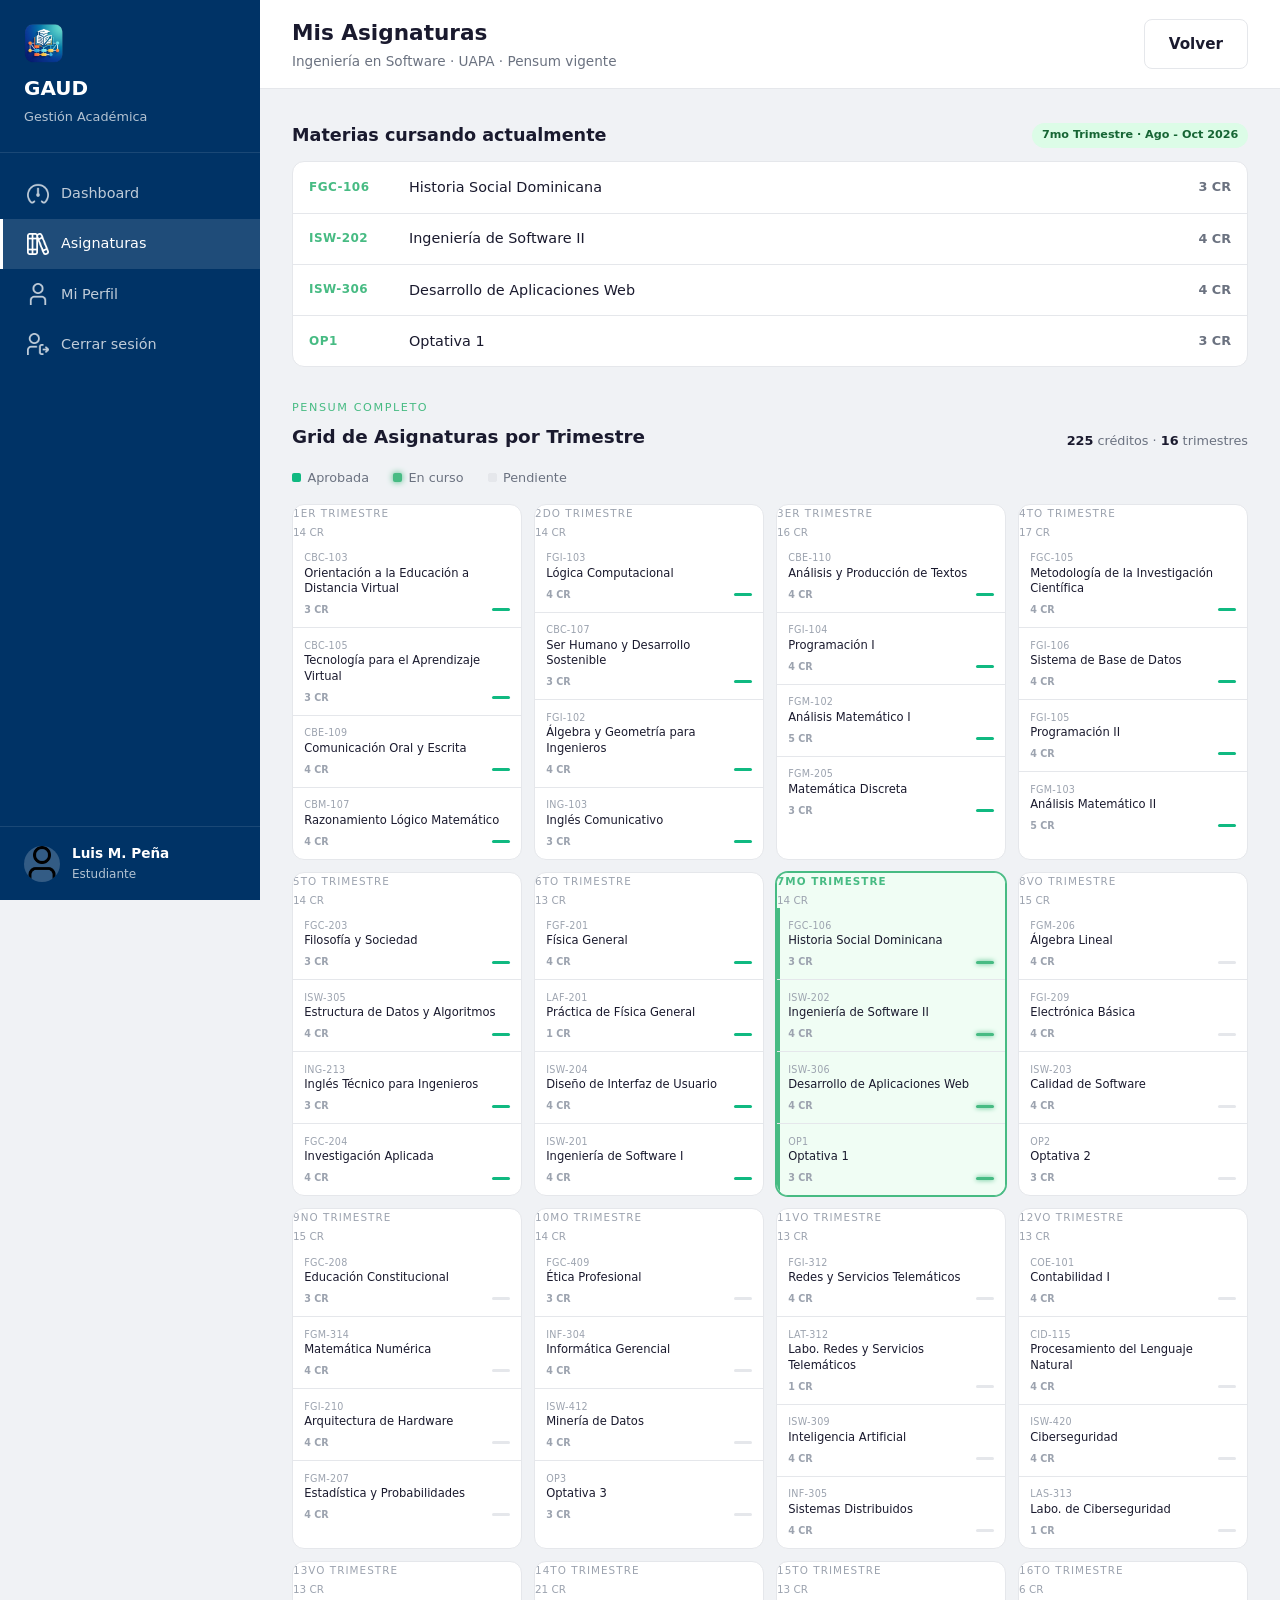
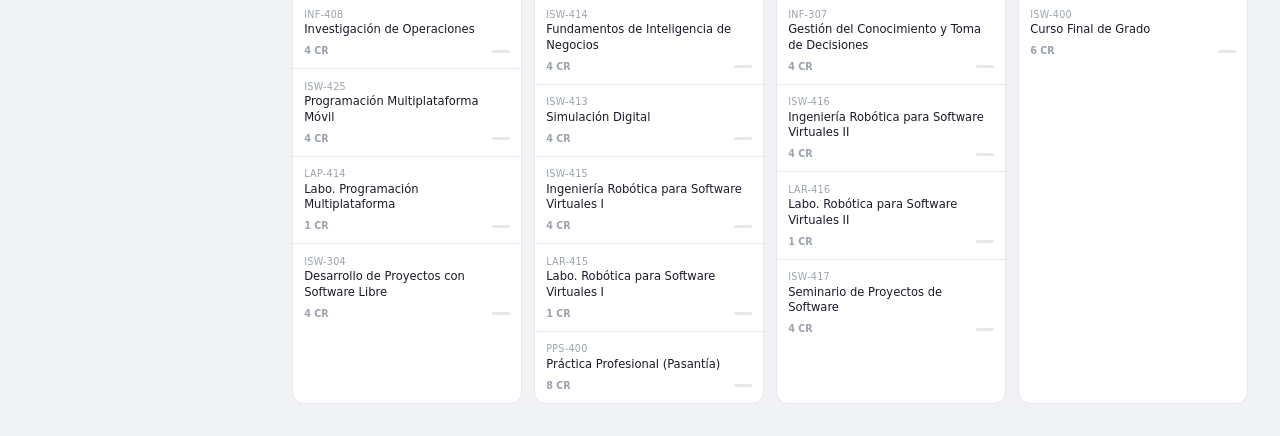
==== asignaturas.html @ 88de5080 "Fase 1 Maquetación completada" ====
<!DOCTYPE html>
<html lang="es">
<head>
  <meta charset="UTF-8">
  <meta name="viewport" content="width=device-width, initial-scale=1.0">
  <title>Asignaturas — GAUD</title>
  <link rel="icon" href="icon/icon-web.png" type="image/png">
  <link rel="stylesheet" href="css/styles.css">
</head>
<body>
  <div class="app-layout">

    <!-- Sidebar -->
    <aside class="sidebar">
      <div class="sidebar-header">
        <div class="logo-img">
          <img src="icon/icon-web.png" alt="GAUD">
        </div>
        <h2>GAUD</h2>
        <p>Gestión Académica</p>
      </div>

      <nav class="sidebar-nav">
        <a href="dashboard-tommisan.html">
          <span class="nav-icon"><img src="icon/tachometer-average.png" alt=""></span> Dashboard
        </a>
        <a href="asignaturas.html" class="active">
          <span class="nav-icon"><img src="icon/books.png" alt=""></span> Asignaturas
        </a>
        <a href="perfil.html">
          <span class="nav-icon"><img src="icon/user.png" alt=""></span> Mi Perfil
        </a>
        <a href="index.html">
          <span class="nav-icon"><img src="icon/user-logout.png" alt=""></span> Cerrar sesión
        </a>
      </nav>

      <div class="sidebar-footer">
        <div class="user-mini">
          <div class="user-avatar">
            <img src="icon/user.png" alt="">
          </div>
          <div class="user-info">
            <div class="user-name">Luis M. Peña</div>
            <div class="user-role">Estudiante</div>
          </div>
        </div>
      </div>
    </aside>

    <!-- Main Content -->
    <main class="main-content">
      <header class="topbar">
        <div class="topbar-title">
          <h1>Mis Asignaturas</h1>
          <p>Ingeniería en Software · UAPA · Pensum vigente</p>
        </div>
        <div class="topbar-actions">
          <a href="dashboard-tommisan.html" class="btn btn-outline">Volver</a>
        </div>
      </header>

      <div class="page-content">

        <!-- ===== MATERIAS ACTUALES ===== -->
        <div class="current-section">
          <div class="section-title">
            <span>Materias cursando actualmente</span>
            <span class="period-badge">7mo Trimestre · Ago - Oct 2026</span>
          </div>
          <div class="current-list">
            <div class="current-item">
              <span class="item-code">FGC-106</span>
              <span class="item-name">Historia Social Dominicana</span>
              <span class="item-credits">3 CR</span>
            </div>
            <div class="current-item">
              <span class="item-code">ISW-202</span>
              <span class="item-name">Ingeniería de Software II</span>
              <span class="item-credits">4 CR</span>
            </div>
            <div class="current-item">
              <span class="item-code">ISW-306</span>
              <span class="item-name">Desarrollo de Aplicaciones Web</span>
              <span class="item-credits">4 CR</span>
            </div>
            <div class="current-item">
              <span class="item-code">OP1</span>
              <span class="item-name">Optativa 1</span>
              <span class="item-credits">3 CR</span>
            </div>
          </div>
        </div>

        <!-- ===== PENSUM COMPLETO ===== -->
        <div class="pensum-header">
          <div>
            <p class="eyebrow">Pensum completo</p>
            <h2>Grid de Asignaturas por Trimestre</h2>
          </div>
          <div class="pensum-meta">
            <div><strong>225</strong> créditos · <strong>16</strong> trimestres</div>
          </div>
        </div>

        <div class="legend">
          <span><i class="dot dot-approved"></i> Aprobada</span>
          <span><i class="dot dot-current"></i> En curso</span>
          <span><i class="dot dot-pending"></i> Pendiente</span>
        </div>

        <div class="pensum-scroll">
          <div class="pensum-grid">

            <!-- 1er Trimestre -->
            <div class="term">
              <div class="term-head">
                <div class="term-num">1er Trimestre</div>
                <div class="term-credits">14 CR</div>
              </div>
              <div class="course status-approved">
                <div class="course-code">CBC-103</div>
                <p class="course-name">Orientación a la Educación a Distancia Virtual</p>
                <div class="course-foot"><span class="credits">3 CR</span><span class="status-bar"></span></div>
              </div>
              <div class="course status-approved">
                <div class="course-code">CBC-105</div>
                <p class="course-name">Tecnología para el Aprendizaje Virtual</p>
                <div class="course-foot"><span class="credits">3 CR</span><span class="status-bar"></span></div>
              </div>
              <div class="course status-approved">
                <div class="course-code">CBE-109</div>
                <p class="course-name">Comunicación Oral y Escrita</p>
                <div class="course-foot"><span class="credits">4 CR</span><span class="status-bar"></span></div>
              </div>
              <div class="course status-approved">
                <div class="course-code">CBM-107</div>
                <p class="course-name">Razonamiento Lógico Matemático</p>
                <div class="course-foot"><span class="credits">4 CR</span><span class="status-bar"></span></div>
              </div>
            </div>

            <!-- 2do Trimestre -->
            <div class="term">
              <div class="term-head">
                <div class="term-num">2do Trimestre</div>
                <div class="term-credits">14 CR</div>
              </div>
              <div class="course status-approved">
                <div class="course-code">FGI-103</div>
                <p class="course-name">Lógica Computacional</p>
                <div class="course-foot"><span class="credits">4 CR</span><span class="status-bar"></span></div>
              </div>
              <div class="course status-approved">
                <div class="course-code">CBC-107</div>
                <p class="course-name">Ser Humano y Desarrollo Sostenible</p>
                <div class="course-foot"><span class="credits">3 CR</span><span class="status-bar"></span></div>
              </div>
              <div class="course status-approved">
                <div class="course-code">FGI-102</div>
                <p class="course-name">Álgebra y Geometría para Ingenieros</p>
                <div class="course-foot"><span class="credits">4 CR</span><span class="status-bar"></span></div>
              </div>
              <div class="course status-approved">
                <div class="course-code">ING-103</div>
                <p class="course-name">Inglés Comunicativo</p>
                <div class="course-foot"><span class="credits">3 CR</span><span class="status-bar"></span></div>
              </div>
            </div>

            <!-- 3er Trimestre -->
            <div class="term">
              <div class="term-head">
                <div class="term-num">3er Trimestre</div>
                <div class="term-credits">16 CR</div>
              </div>
              <div class="course status-approved">
                <div class="course-code">CBE-110</div>
                <p class="course-name">Análisis y Producción de Textos</p>
                <div class="course-foot"><span class="credits">4 CR</span><span class="status-bar"></span></div>
              </div>
              <div class="course status-approved">
                <div class="course-code">FGI-104</div>
                <p class="course-name">Programación I</p>
                <div class="course-foot"><span class="credits">4 CR</span><span class="status-bar"></span></div>
              </div>
              <div class="course status-approved">
                <div class="course-code">FGM-102</div>
                <p class="course-name">Análisis Matemático I</p>
                <div class="course-foot"><span class="credits">5 CR</span><span class="status-bar"></span></div>
              </div>
              <div class="course status-approved">
                <div class="course-code">FGM-205</div>
                <p class="course-name">Matemática Discreta</p>
                <div class="course-foot"><span class="credits">3 CR</span><span class="status-bar"></span></div>
              </div>
            </div>

            <!-- 4to Trimestre -->
            <div class="term">
              <div class="term-head">
                <div class="term-num">4to Trimestre</div>
                <div class="term-credits">17 CR</div>
              </div>
              <div class="course status-approved">
                <div class="course-code">FGC-105</div>
                <p class="course-name">Metodología de la Investigación Científica</p>
                <div class="course-foot"><span class="credits">4 CR</span><span class="status-bar"></span></div>
              </div>
              <div class="course status-approved">
                <div class="course-code">FGI-106</div>
                <p class="course-name">Sistema de Base de Datos</p>
                <div class="course-foot"><span class="credits">4 CR</span><span class="status-bar"></span></div>
              </div>
              <div class="course status-approved">
                <div class="course-code">FGI-105</div>
                <p class="course-name">Programación II</p>
                <div class="course-foot"><span class="credits">4 CR</span><span class="status-bar"></span></div>
              </div>
              <div class="course status-approved">
                <div class="course-code">FGM-103</div>
                <p class="course-name">Análisis Matemático II</p>
                <div class="course-foot"><span class="credits">5 CR</span><span class="status-bar"></span></div>
              </div>
            </div>

            <!-- 5to Trimestre -->
            <div class="term">
              <div class="term-head">
                <div class="term-num">5to Trimestre</div>
                <div class="term-credits">14 CR</div>
              </div>
              <div class="course status-approved">
                <div class="course-code">FGC-203</div>
                <p class="course-name">Filosofía y Sociedad</p>
                <div class="course-foot"><span class="credits">3 CR</span><span class="status-bar"></span></div>
              </div>
              <div class="course status-approved">
                <div class="course-code">ISW-305</div>
                <p class="course-name">Estructura de Datos y Algoritmos</p>
                <div class="course-foot"><span class="credits">4 CR</span><span class="status-bar"></span></div>
              </div>
              <div class="course status-approved">
                <div class="course-code">ING-213</div>
                <p class="course-name">Inglés Técnico para Ingenieros</p>
                <div class="course-foot"><span class="credits">3 CR</span><span class="status-bar"></span></div>
              </div>
              <div class="course status-approved">
                <div class="course-code">FGC-204</div>
                <p class="course-name">Investigación Aplicada</p>
                <div class="course-foot"><span class="credits">4 CR</span><span class="status-bar"></span></div>
              </div>
            </div>

            <!-- 6to Trimestre -->
            <div class="term">
              <div class="term-head">
                <div class="term-num">6to Trimestre</div>
                <div class="term-credits">13 CR</div>
              </div>
              <div class="course status-approved">
                <div class="course-code">FGF-201</div>
                <p class="course-name">Física General</p>
                <div class="course-foot"><span class="credits">4 CR</span><span class="status-bar"></span></div>
              </div>
              <div class="course status-approved">
                <div class="course-code">LAF-201</div>
                <p class="course-name">Práctica de Física General</p>
                <div class="course-foot"><span class="credits">1 CR</span><span class="status-bar"></span></div>
              </div>
              <div class="course status-approved">
                <div class="course-code">ISW-204</div>
                <p class="course-name">Diseño de Interfaz de Usuario</p>
                <div class="course-foot"><span class="credits">4 CR</span><span class="status-bar"></span></div>
              </div>
              <div class="course status-approved">
                <div class="course-code">ISW-201</div>
                <p class="course-name">Ingeniería de Software I</p>
                <div class="course-foot"><span class="credits">4 CR</span><span class="status-bar"></span></div>
              </div>
            </div>

            <!-- 7mo Trimestre (CURRENT) -->
            <div class="term term-current">
              <div class="term-head">
                <div class="term-num">7mo Trimestre</div>
                <div class="term-credits">14 CR</div>
              </div>
              <div class="course status-current">
                <div class="course-code">FGC-106</div>
                <p class="course-name">Historia Social Dominicana</p>
                <div class="course-foot"><span class="credits">3 CR</span><span class="status-bar"></span></div>
              </div>
              <div class="course status-current">
                <div class="course-code">ISW-202</div>
                <p class="course-name">Ingeniería de Software II</p>
                <div class="course-foot"><span class="credits">4 CR</span><span class="status-bar"></span></div>
              </div>
              <div class="course status-current">
                <div class="course-code">ISW-306</div>
                <p class="course-name">Desarrollo de Aplicaciones Web</p>
                <div class="course-foot"><span class="credits">4 CR</span><span class="status-bar"></span></div>
              </div>
              <div class="course status-current">
                <div class="course-code">OP1</div>
                <p class="course-name">Optativa 1</p>
                <div class="course-foot"><span class="credits">3 CR</span><span class="status-bar"></span></div>
              </div>
            </div>

            <!-- 8vo Trimestre -->
            <div class="term">
              <div class="term-head">
                <div class="term-num">8vo Trimestre</div>
                <div class="term-credits">15 CR</div>
              </div>
              <div class="course status-pending">
                <div class="course-code">FGM-206</div>
                <p class="course-name">Álgebra Lineal</p>
                <div class="course-foot"><span class="credits">4 CR</span><span class="status-bar"></span></div>
              </div>
              <div class="course status-pending">
                <div class="course-code">FGI-209</div>
                <p class="course-name">Electrónica Básica</p>
                <div class="course-foot"><span class="credits">4 CR</span><span class="status-bar"></span></div>
              </div>
              <div class="course status-pending">
                <div class="course-code">ISW-203</div>
                <p class="course-name">Calidad de Software</p>
                <div class="course-foot"><span class="credits">4 CR</span><span class="status-bar"></span></div>
              </div>
              <div class="course status-pending">
                <div class="course-code">OP2</div>
                <p class="course-name">Optativa 2</p>
                <div class="course-foot"><span class="credits">3 CR</span><span class="status-bar"></span></div>
              </div>
            </div>

            <!-- 9no Trimestre -->
            <div class="term">
              <div class="term-head">
                <div class="term-num">9no Trimestre</div>
                <div class="term-credits">15 CR</div>
              </div>
              <div class="course status-pending">
                <div class="course-code">FGC-208</div>
                <p class="course-name">Educación Constitucional</p>
                <div class="course-foot"><span class="credits">3 CR</span><span class="status-bar"></span></div>
              </div>
              <div class="course status-pending">
                <div class="course-code">FGM-314</div>
                <p class="course-name">Matemática Numérica</p>
                <div class="course-foot"><span class="credits">4 CR</span><span class="status-bar"></span></div>
              </div>
              <div class="course status-pending">
                <div class="course-code">FGI-210</div>
                <p class="course-name">Arquitectura de Hardware</p>
                <div class="course-foot"><span class="credits">4 CR</span><span class="status-bar"></span></div>
              </div>
              <div class="course status-pending">
                <div class="course-code">FGM-207</div>
                <p class="course-name">Estadística y Probabilidades</p>
                <div class="course-foot"><span class="credits">4 CR</span><span class="status-bar"></span></div>
              </div>
            </div>

            <!-- 10mo Trimestre -->
            <div class="term">
              <div class="term-head">
                <div class="term-num">10mo Trimestre</div>
                <div class="term-credits">14 CR</div>
              </div>
              <div class="course status-pending">
                <div class="course-code">FGC-409</div>
                <p class="course-name">Ética Profesional</p>
                <div class="course-foot"><span class="credits">3 CR</span><span class="status-bar"></span></div>
              </div>
              <div class="course status-pending">
                <div class="course-code">INF-304</div>
                <p class="course-name">Informática Gerencial</p>
                <div class="course-foot"><span class="credits">4 CR</span><span class="status-bar"></span></div>
              </div>
              <div class="course status-pending">
                <div class="course-code">ISW-412</div>
                <p class="course-name">Minería de Datos</p>
                <div class="course-foot"><span class="credits">4 CR</span><span class="status-bar"></span></div>
              </div>
              <div class="course status-pending">
                <div class="course-code">OP3</div>
                <p class="course-name">Optativa 3</p>
                <div class="course-foot"><span class="credits">3 CR</span><span class="status-bar"></span></div>
              </div>
            </div>

            <!-- 11vo Trimestre -->
            <div class="term">
              <div class="term-head">
                <div class="term-num">11vo Trimestre</div>
                <div class="term-credits">13 CR</div>
              </div>
              <div class="course status-pending">
                <div class="course-code">FGI-312</div>
                <p class="course-name">Redes y Servicios Telemáticos</p>
                <div class="course-foot"><span class="credits">4 CR</span><span class="status-bar"></span></div>
              </div>
              <div class="course status-pending">
                <div class="course-code">LAT-312</div>
                <p class="course-name">Labo. Redes y Servicios Telemáticos</p>
                <div class="course-foot"><span class="credits">1 CR</span><span class="status-bar"></span></div>
              </div>
              <div class="course status-pending">
                <div class="course-code">ISW-309</div>
                <p class="course-name">Inteligencia Artificial</p>
                <div class="course-foot"><span class="credits">4 CR</span><span class="status-bar"></span></div>
              </div>
              <div class="course status-pending">
                <div class="course-code">INF-305</div>
                <p class="course-name">Sistemas Distribuidos</p>
                <div class="course-foot"><span class="credits">4 CR</span><span class="status-bar"></span></div>
              </div>
            </div>

            <!-- 12vo Trimestre -->
            <div class="term">
              <div class="term-head">
                <div class="term-num">12vo Trimestre</div>
                <div class="term-credits">13 CR</div>
              </div>
              <div class="course status-pending">
                <div class="course-code">COE-101</div>
                <p class="course-name">Contabilidad I</p>
                <div class="course-foot"><span class="credits">4 CR</span><span class="status-bar"></span></div>
              </div>
              <div class="course status-pending">
                <div class="course-code">CID-115</div>
                <p class="course-name">Procesamiento del Lenguaje Natural</p>
                <div class="course-foot"><span class="credits">4 CR</span><span class="status-bar"></span></div>
              </div>
              <div class="course status-pending">
                <div class="course-code">ISW-420</div>
                <p class="course-name">Ciberseguridad</p>
                <div class="course-foot"><span class="credits">4 CR</span><span class="status-bar"></span></div>
              </div>
              <div class="course status-pending">
                <div class="course-code">LAS-313</div>
                <p class="course-name">Labo. de Ciberseguridad</p>
                <div class="course-foot"><span class="credits">1 CR</span><span class="status-bar"></span></div>
              </div>
            </div>

            <!-- 13vo Trimestre -->
            <div class="term">
              <div class="term-head">
                <div class="term-num">13vo Trimestre</div>
                <div class="term-credits">13 CR</div>
              </div>
              <div class="course status-pending">
                <div class="course-code">INF-408</div>
                <p class="course-name">Investigación de Operaciones</p>
                <div class="course-foot"><span class="credits">4 CR</span><span class="status-bar"></span></div>
              </div>
              <div class="course status-pending">
                <div class="course-code">ISW-425</div>
                <p class="course-name">Programación Multiplataforma Móvil</p>
                <div class="course-foot"><span class="credits">4 CR</span><span class="status-bar"></span></div>
              </div>
              <div class="course status-pending">
                <div class="course-code">LAP-414</div>
                <p class="course-name">Labo. Programación Multiplataforma</p>
                <div class="course-foot"><span class="credits">1 CR</span><span class="status-bar"></span></div>
              </div>
              <div class="course status-pending">
                <div class="course-code">ISW-304</div>
                <p class="course-name">Desarrollo de Proyectos con Software Libre</p>
                <div class="course-foot"><span class="credits">4 CR</span><span class="status-bar"></span></div>
              </div>
            </div>

            <!-- 14to Trimestre -->
            <div class="term">
              <div class="term-head">
                <div class="term-num">14to Trimestre</div>
                <div class="term-credits">21 CR</div>
              </div>
              <div class="course status-pending">
                <div class="course-code">ISW-414</div>
                <p class="course-name">Fundamentos de Inteligencia de Negocios</p>
                <div class="course-foot"><span class="credits">4 CR</span><span class="status-bar"></span></div>
              </div>
              <div class="course status-pending">
                <div class="course-code">ISW-413</div>
                <p class="course-name">Simulación Digital</p>
                <div class="course-foot"><span class="credits">4 CR</span><span class="status-bar"></span></div>
              </div>
              <div class="course status-pending">
                <div class="course-code">ISW-415</div>
                <p class="course-name">Ingeniería Robótica para Software Virtuales I</p>
                <div class="course-foot"><span class="credits">4 CR</span><span class="status-bar"></span></div>
              </div>
              <div class="course status-pending">
                <div class="course-code">LAR-415</div>
                <p class="course-name">Labo. Robótica para Software Virtuales I</p>
                <div class="course-foot"><span class="credits">1 CR</span><span class="status-bar"></span></div>
              </div>
              <div class="course status-pending">
                <div class="course-code">PPS-400</div>
                <p class="course-name">Práctica Profesional (Pasantía)</p>
                <div class="course-foot"><span class="credits">8 CR</span><span class="status-bar"></span></div>
              </div>
            </div>

            <!-- 15to Trimestre -->
            <div class="term">
              <div class="term-head">
                <div class="term-num">15to Trimestre</div>
                <div class="term-credits">13 CR</div>
              </div>
              <div class="course status-pending">
                <div class="course-code">INF-307</div>
                <p class="course-name">Gestión del Conocimiento y Toma de Decisiones</p>
                <div class="course-foot"><span class="credits">4 CR</span><span class="status-bar"></span></div>
              </div>
              <div class="course status-pending">
                <div class="course-code">ISW-416</div>
                <p class="course-name">Ingeniería Robótica para Software Virtuales II</p>
                <div class="course-foot"><span class="credits">4 CR</span><span class="status-bar"></span></div>
              </div>
              <div class="course status-pending">
                <div class="course-code">LAR-416</div>
                <p class="course-name">Labo. Robótica para Software Virtuales II</p>
                <div class="course-foot"><span class="credits">1 CR</span><span class="status-bar"></span></div>
              </div>
              <div class="course status-pending">
                <div class="course-code">ISW-417</div>
                <p class="course-name">Seminario de Proyectos de Software</p>
                <div class="course-foot"><span class="credits">4 CR</span><span class="status-bar"></span></div>
              </div>
            </div>

            <!-- 16to Trimestre -->
            <div class="term">
              <div class="term-head">
                <div class="term-num">16to Trimestre</div>
                <div class="term-credits">6 CR</div>
              </div>
              <div class="course status-pending">
                <div class="course-code">ISW-400</div>
                <p class="course-name">Curso Final de Grado</p>
                <div class="course-foot"><span class="credits">6 CR</span><span class="status-bar"></span></div>
              </div>
            </div>

          </div>
        </div>

      </div>
    </main>
  </div>
</body>
</html>
---- css/styles.css ----
:root {
  --primary: #003366;
  --primary-light: #004a99;
  --primary-dark: #002244;
  --secondary: #47BB83;
  --accent: #0066cc;
  --bg: #f0f2f5;
  --bg-card: #ffffff;
  --text: #1a1a2e;
  --text-secondary: #6b7280;
  --text-muted: #9ca3af;
  --border: #e5e7eb;
  --success: #10b981;
  --warning: #f59e0b;
  --danger: #ef4444;
  --radius: 12px;
  --radius-sm: 8px;
  --shadow: 0 1px 3px rgba(0,0,0,0.08), 0 1px 2px rgba(0,0,0,0.06);
  --shadow-md: 0 4px 6px rgba(0,0,0,0.07), 0 2px 4px rgba(0,0,0,0.06);
  --shadow-lg: 0 10px 15px rgba(0,0,0,0.07), 0 4px 6px rgba(0,0,0,0.05);
  --transition: all 0.3s ease;
}

* {
  margin: 0;
  padding: 0;
  box-sizing: border-box;
}

body {
  font-family: 'Segoe UI', system-ui, -apple-system, sans-serif;
  background: var(--bg);
  color: var(--text);
  line-height: 1.6;
  min-height: 100vh;
  overflow-x: hidden;
}

a {
  text-decoration: none;
  color: inherit;
}

/* ===== AUTH PAGES (Login/Register) ===== */
.auth-container {
  min-height: 100vh;
  display: flex;
  align-items: center;
  justify-content: center;
  background: linear-gradient(135deg, var(--primary) 0%, var(--primary-dark) 100%);
  padding: 2rem;
}

.auth-card {
  background: var(--bg-card);
  border-radius: var(--radius);
  box-shadow: var(--shadow-lg);
  width: 100%;
  max-width: 440px;
  padding: 2.5rem;
}

.auth-logo {
  text-align: center;
  margin-bottom: 2rem;
}

.auth-logo h1 {
  font-size: 1.75rem;
  color: var(--primary);
  font-weight: 700;
}

.auth-logo p {
  color: var(--text-secondary);
  font-size: 0.9rem;
  margin-top: 0.25rem;
}

.auth-logo .logo-icon {
  width: 64px;
  height: 64px;
  background: var(--primary);
  color: white;
  border-radius: 16px;
  display: inline-flex;
  align-items: center;
  justify-content: center;
  margin-bottom: 1rem;
  overflow: hidden;
  padding: 8px;
}

.auth-logo .logo-icon img {
  max-width: 100%;
  max-height: 100%;
  object-fit: contain;
}

.form-group {
  margin-bottom: 1.25rem;
}

.form-group label {
  display: block;
  font-size: 0.875rem;
  font-weight: 600;
  margin-bottom: 0.4rem;
  color: var(--text);
}

.form-group input,
.form-group select,
.form-group textarea {
  width: 100%;
  padding: 0.75rem 1rem;
  border: 1.5px solid var(--border);
  border-radius: var(--radius-sm);
  font-size: 0.95rem;
  transition: var(--transition);
  background: var(--bg-card);
  color: var(--text);
}

.form-group input:focus,
.form-group select:focus,
.form-group textarea:focus {
  outline: none;
  border-color: var(--primary);
  box-shadow: 0 0 0 3px rgba(0, 51, 102, 0.1);
}

.form-row {
  display: grid;
  grid-template-columns: 1fr 1fr;
  gap: 1rem;
}

.btn {
  display: inline-flex;
  align-items: center;
  justify-content: center;
  gap: 0.5rem;
  padding: 0.75rem 1.5rem;
  border-radius: var(--radius-sm);
  font-size: 0.95rem;
  font-weight: 600;
  cursor: pointer;
  transition: var(--transition);
  border: none;
  text-align: center;
}

.btn-primary {
  background: var(--primary);
  color: white;
  width: 100%;
}

.btn-primary:hover {
  background: var(--primary-light);
  transform: translateY(-1px);
  box-shadow: var(--shadow-md);
}

.btn-outline {
  background: transparent;
  border: 1.5px solid var(--border);
  color: var(--text);
}

.btn-outline:hover {
  border-color: var(--primary);
  color: var(--primary);
}

.auth-footer {
  text-align: center;
  margin-top: 1.5rem;
  font-size: 0.9rem;
  color: var(--text-secondary);
}

.auth-footer a {
  color: var(--primary);
  font-weight: 600;
}

.auth-footer a:hover {
  text-decoration: underline;
}

.form-options {
  display: flex;
  justify-content: space-between;
  align-items: center;
  margin-bottom: 1.5rem;
  font-size: 0.85rem;
}

.form-options label {
  display: flex;
  align-items: center;
  gap: 0.4rem;
  color: var(--text-secondary);
  cursor: pointer;
}

.form-options a {
  color: var(--primary);
  font-weight: 500;
}

/* ===== LAYOUT (Dashboard) ===== */
.app-layout {
  display: flex;
  min-height: 100vh;
}

/* Sidebar */
.sidebar {
  width: 260px;
  background: var(--primary);
  color: white;
  display: flex;
  flex-direction: column;
  position: fixed;
  top: 0;
  left: 0;
  bottom: 0;
  z-index: 100;
  transition: var(--transition);
}

.sidebar-header {
  padding: 1.5rem;
  border-bottom: 1px solid rgba(255,255,255,0.1);
}

.sidebar-header h2 {
  font-size: 1.25rem;
  font-weight: 700;
}

.sidebar-header p {
  font-size: 0.8rem;
  opacity: 0.7;
  margin-top: 0.2rem;
}

.sidebar-nav {
  flex: 1;
  padding: 1rem 0;
}

.sidebar-nav a {
  display: flex;
  align-items: center;
  gap: 0.75rem;
  padding: 0.85rem 1.5rem;
  color: rgba(255,255,255,0.75);
  font-size: 0.9rem;
  font-weight: 500;
  transition: var(--transition);
  border-left: 3px solid transparent;
}

.sidebar-nav a:hover {
  background: rgba(255,255,255,0.08);
  color: white;
}

.sidebar-nav a.active {
  background: rgba(255,255,255,0.12);
  color: white;
  border-left-color: white;
}

.sidebar-nav .nav-icon {
  width: 22px;
  height: 22px;
  flex-shrink: 0;
}

.sidebar-nav .nav-icon img {
  width: 100%;
  height: 100%;
  object-fit: contain;
  opacity: 0.75;
  transition: var(--transition);
  filter: brightness(0) invert(1);
}

.sidebar-nav a:hover .nav-icon img,
.sidebar-nav a.active .nav-icon img {
  opacity: 1;
  filter: brightness(0) invert(1);
}

.sidebar-header .logo-img {
  width: 40px;
  height: 40px;
  margin-bottom: 0.5rem;
}

.sidebar-header .logo-img img {
  max-width: 100%;
  max-height: 100%;
  object-fit: contain;
}

.sidebar-footer {
  padding: 1rem 1.5rem;
  border-top: 1px solid rgba(255,255,255,0.1);
}

.sidebar-footer .user-mini {
  display: flex;
  align-items: center;
  gap: 0.75rem;
}

.sidebar-footer .user-avatar {
  width: 36px;
  height: 36px;
  border-radius: 50%;
  background: rgba(255,255,255,0.2);
  display: flex;
  align-items: center;
  justify-content: center;
  font-weight: 600;
  font-size: 0.85rem;
  overflow: hidden;
}

.sidebar-footer .user-avatar img {
  max-width: 100%;
  max-height: 100%;
  object-fit: contain;
}

.sidebar-footer .user-info {
  flex: 1;
}

.sidebar-footer .user-name {
  font-size: 0.85rem;
  font-weight: 600;
}

.sidebar-footer .user-role {
  font-size: 0.75rem;
  opacity: 0.7;
}

/* Main Content */
.main-content {
  flex: 1;
  margin-left: 260px;
  display: flex;
  flex-direction: column;
}

.topbar {
  background: var(--bg-card);
  border-bottom: 1px solid var(--border);
  padding: 1rem 2rem;
  display: flex;
  align-items: center;
  justify-content: space-between;
  position: sticky;
  top: 0;
  z-index: 50;
}

.topbar-title h1 {
  font-size: 1.35rem;
  font-weight: 700;
}

.topbar-title p {
  font-size: 0.85rem;
  color: var(--text-secondary);
}

.topbar-actions {
  display: flex;
  align-items: center;
  gap: 1rem;
}

.page-content {
  padding: 2rem;
  flex: 1;
}

/* ===== DASHBOARD ===== */
.stats-grid {
  display: grid;
  grid-template-columns: repeat(auto-fit, minmax(220px, 1fr));
  gap: 1.25rem;
  margin-bottom: 2rem;
}

.stat-card {
  background: var(--bg-card);
  border-radius: var(--radius);
  padding: 1.5rem;
  box-shadow: var(--shadow);
  border: 1px solid var(--border);
}

.stat-card .stat-icon {
  width: 48px;
  height: 48px;
  border-radius: 12px;
  display: flex;
  align-items: center;
  justify-content: center;
  font-size: 1.25rem;
  margin-bottom: 1rem;
}

.stat-card .stat-icon img {
  width: 24px;
  height: 24px;
  object-fit: contain;
}

.stat-card .stat-icon.blue { background: #eff6ff; color: #3b82f6; }
.stat-card .stat-icon.green { background: #f0fdf4; color: #22c55e; }
.stat-card .stat-icon.orange { background: #fff7ed; color: #f97316; }
.stat-card .stat-icon.purple { background: #faf5ff; color: #a855f7; }

.stat-card .stat-value {
  font-size: 1.75rem;
  font-weight: 700;
  line-height: 1;
}

.stat-card .stat-label {
  font-size: 0.85rem;
  color: var(--text-secondary);
  margin-top: 0.25rem;
}

.dashboard-grid {
  display: grid;
  grid-template-columns: 2fr 1fr;
  gap: 1.5rem;
}

.card {
  background: var(--bg-card);
  border-radius: var(--radius);
  box-shadow: var(--shadow);
  border: 1px solid var(--border);
}

.card-header {
  padding: 1.25rem 1.5rem;
  border-bottom: 1px solid var(--border);
  display: flex;
  align-items: center;
  justify-content: space-between;
}

.card-header h3 {
  font-size: 1rem;
  font-weight: 600;
}

.card-body {
  padding: 1.5rem;
}

.subject-list-item {
  display: flex;
  align-items: center;
  justify-content: space-between;
  padding: 0.85rem 0;
  border-bottom: 1px solid var(--border);
}

.subject-list-item:last-child {
  border-bottom: none;
}

.subject-list-item .subject-info h4 {
  font-size: 0.9rem;
  font-weight: 600;
}

.subject-list-item .subject-info p {
  font-size: 0.8rem;
  color: var(--text-secondary);
}

.badge {
  display: inline-block;
  padding: 0.25rem 0.65rem;
  border-radius: 20px;
  font-size: 0.75rem;
  font-weight: 600;
}

.badge-success { background: #dcfce7; color: #166534; }
.badge-danger { background: #fee2e2; color: #991b1b; }
.badge-info { background: #dbeafe; color: #1e40af; }

/* ===== SUBJECTS PAGE ===== */
.current-section {
  margin-bottom: 2rem;
}

.current-section .section-title {
  font-size: 1.1rem;
  font-weight: 700;
  margin-bottom: 0.75rem;
  display: flex;
  align-items: center;
  justify-content: space-between;
  flex-wrap: wrap;
  gap: 0.5rem;
}

.current-section .section-title .period-badge {
  display: inline-block;
  padding: 0.2rem 0.6rem;
  border-radius: 20px;
  font-size: 0.7rem;
  font-weight: 600;
  background: #dcfce7;
  color: #166534;
}

/* Current subjects as vertical list */
.current-list {
  background: var(--bg-card);
  border: 1px solid var(--border);
  border-radius: var(--radius);
  overflow: hidden;
}

.current-item {
  display: grid;
  grid-template-columns: 100px 1fr 70px;
  align-items: center;
  padding: 0.85rem 1rem;
  border-bottom: 1px solid var(--border);
  transition: var(--transition);
}

.current-item:last-child {
  border-bottom: none;
}

.current-item:hover {
  background: var(--bg);
}

.item-code {
  font-size: 0.75rem;
  font-weight: 600;
  color: var(--secondary);
  letter-spacing: 0.04em;
}

.item-name {
  font-size: 0.9rem;
  font-weight: 500;
}

.item-credits {
  font-size: 0.8rem;
  font-weight: 600;
  color: var(--text-secondary);
  text-align: right;
}

.pensum-header {
  display: flex;
  justify-content: space-between;
  align-items: flex-end;
  margin-bottom: 1rem;
}

.pensum-header .eyebrow {
  font-size: 0.7rem;
  letter-spacing: 0.14em;
  text-transform: uppercase;
  color: var(--secondary);
  margin: 0 0 0.3rem;
}

.pensum-header h2 {
  font-size: 1.15rem;
  font-weight: 700;
}

.pensum-meta {
  text-align: right;
  font-size: 0.8rem;
  color: var(--text-secondary);
}

.pensum-meta strong {
  color: var(--text);
}

.legend {
  display: flex;
  gap: 1.5rem;
  font-size: 0.8rem;
  color: var(--text-secondary);
  margin-bottom: 1rem;
}

.legend span {
  display: flex;
  align-items: center;
  gap: 0.4rem;
}

.dot {
  width: 9px;
  height: 9px;
  border-radius: 2px;
  display: inline-block;
}

.dot-approved { background: var(--success); }
.dot-current { background: var(--secondary); box-shadow: 0 0 6px var(--secondary); }
.dot-pending { background: var(--border); border: 1px solid var(--border); }

.pensum-scroll {
  width: 100%;
}

.pensum-grid {
  display: grid;
  grid-template-columns: repeat(auto-fill, minmax(220px, 1fr));
  gap: 0.75rem;
}

.term {
  background: var(--bg-card);
  display: flex;
  flex-direction: column;
  border: 1px solid var(--border);
  border-radius: var(--radius);
  overflow: hidden;
  transition: var(--transition);
}

.term:hover {
  box-shadow: var(--shadow-md);
}

.term-current {
  border-color: var(--secondary);
  box-shadow: 0 0 0 1px var(--secondary);
}

.term-current .term-head {
  background: #f0fdf4;
}

.term-num {
  font-size: 0.65rem;
  letter-spacing: 0.1em;
  color: var(--text-muted);
  text-transform: uppercase;
}

.term-current .term-num {
  color: var(--secondary);
  font-weight: 700;
}

.term-credits {
  font-size: 0.65rem;
  color: var(--text-muted);
  margin-top: 0.15rem;
}

.course {
  padding: 0.6rem 0.7rem;
  border-bottom: 1px solid var(--border);
  position: relative;
  transition: var(--transition);
}

.course:last-child {
  border-bottom: none;
}

.course:hover {
  background: var(--bg);
}

.course-name {
  font-size: 0.72rem;
  line-height: 1.35;
  margin: 0 0 0.35rem;
  font-weight: 500;
}

.course-code {
  font-size: 0.6rem;
  color: var(--text-muted);
  letter-spacing: 0.03em;
}

.course-foot {
  display: flex;
  justify-content: space-between;
  align-items: center;
  margin-top: 0.3rem;
}

.credits {
  font-size: 0.6rem;
  color: var(--text-muted);
  font-weight: 600;
}

.status-bar {
  width: 18px;
  height: 3px;
  border-radius: 2px;
}

.status-approved .status-bar { background: var(--success); }
.status-current .status-bar { background: var(--secondary); box-shadow: 0 0 5px var(--secondary); }
.status-pending .status-bar { background: var(--border); }

.status-current {
  background: #f0fdf4;
}

.status-current::before {
  content: '';
  position: absolute;
  left: 0;
  top: 0;
  bottom: 0;
  width: 3px;
  background: var(--secondary);
}

/* ===== PROFILE PAGE ===== */
.profile-layout {
  max-width: 900px;
}

.profile-header-card {
  background: var(--bg-card);
  border: 1px solid var(--border);
  border-radius: var(--radius);
  padding: 2rem;
  display: flex;
  align-items: center;
  gap: 1.5rem;
  margin-bottom: 1.5rem;
  box-shadow: var(--shadow);
}

.profile-avatar {
  width: 80px;
  height: 80px;
  border-radius: 50%;
  background: var(--bg);
  overflow: hidden;
  flex-shrink: 0;
  position: relative;
  border: 3px solid var(--border);
}

.profile-avatar img {
  width: 100%;
  height: 100%;
  object-fit: contain;
  padding: 12px;
}

.avatar-edit {
  position: absolute;
  bottom: 0;
  right: 0;
  width: 28px;
  height: 28px;
  border-radius: 50%;
  background: var(--primary);
  color: white;
  border: 2px solid var(--bg-card);
  cursor: pointer;
  display: flex;
  align-items: center;
  justify-content: center;
  padding: 0;
  transition: var(--transition);
}

.avatar-edit:hover {
  background: var(--primary-light);
}

.profile-header-info h2 {
  font-size: 1.35rem;
  font-weight: 700;
  margin-bottom: 0.2rem;
}

.profile-header-info p {
  font-size: 0.9rem;
  color: var(--text-secondary);
  margin-bottom: 0.6rem;
}

.profile-badges {
  display: flex;
  gap: 0.5rem;
  flex-wrap: wrap;
}

.profile-grid {
  display: grid;
  grid-template-columns: 1fr 1fr;
  gap: 1.5rem;
  margin-bottom: 1.5rem;
}

.info-row {
  display: flex;
  justify-content: space-between;
  align-items: baseline;
  padding: 0.75rem 0;
  border-bottom: 1px solid var(--border);
}

.info-row:last-child {
  border-bottom: none;
}

.info-label {
  font-size: 0.85rem;
  color: var(--text-secondary);
  font-weight: 500;
}

.info-value {
  font-size: 0.9rem;
  font-weight: 600;
  text-align: right;
}

.progress-bar {
  height: 10px;
  background: var(--bg);
  border-radius: 99px;
  overflow: hidden;
  margin-bottom: 0.75rem;
}

.progress-fill {
  height: 100%;
  background: linear-gradient(90deg, var(--secondary), var(--success));
  border-radius: 99px;
  transition: width 0.6s ease;
}

.progress-labels {
  display: flex;
  justify-content: space-between;
  font-size: 0.8rem;
  color: var(--text-secondary);
}

/* ===== RESPONSIVE ===== */
@media (max-width: 1024px) {
  .dashboard-grid {
    grid-template-columns: 1fr;
  }
}

@media (max-width: 768px) {
  .sidebar {
    transform: translateX(-100%);
  }
  .main-content {
    margin-left: 0;
  }
  .form-row {
    grid-template-columns: 1fr;
  }
  .stats-grid {
    grid-template-columns: 1fr 1fr;
  }
  .pensum-grid {
    grid-template-columns: repeat(auto-fill, minmax(180px, 1fr));
  }
  .current-item {
    grid-template-columns: 80px 1fr 60px;
    padding: 0.7rem 0.75rem;
  }
  .pensum-header {
    flex-direction: column;
    align-items: flex-start;
    gap: 0.5rem;
  }
  .pensum-meta {
    text-align: left;
  }
  .profile-grid {
    grid-template-columns: 1fr;
  }
  .profile-header-card {
    flex-direction: column;
    text-align: center;
  }
  .profile-badges {
    justify-content: center;
  }
  .info-row {
    flex-direction: column;
    gap: 0.2rem;
  }
  .info-value {
    text-align: left;
  }
}

@media (max-width: 480px) {
  .pensum-grid {
    grid-template-columns: 1fr;
  }
  .current-item {
    grid-template-columns: 1fr;
    gap: 0.15rem;
  }
  .item-code {
    font-size: 0.7rem;
  }
  .item-credits {
    text-align: left;
  }
}
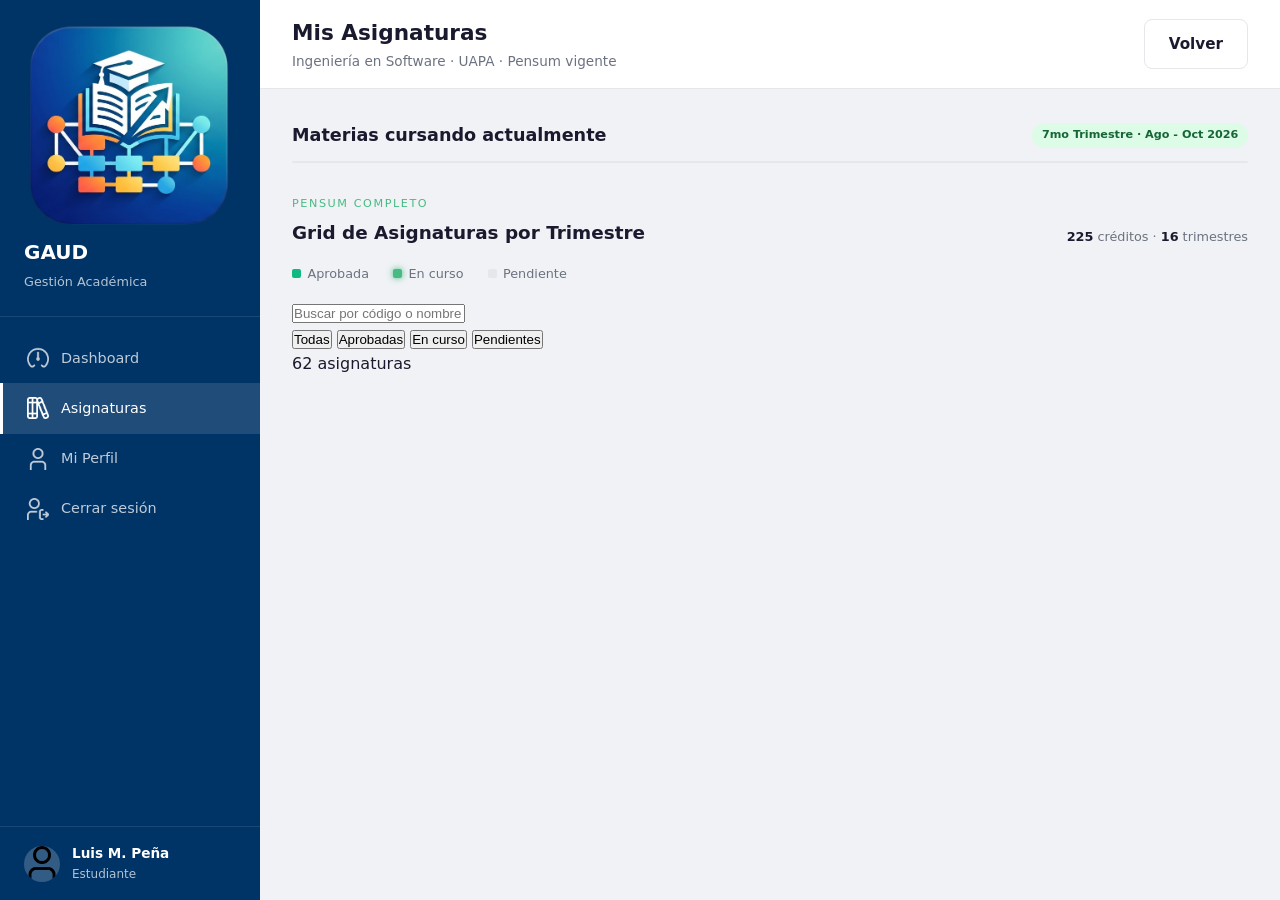
==== commit 6191d600: "Actualizacion HTMLs" ====
--- a/asignaturas.html
+++ b/asignaturas.html
@@ -1,560 +1,123 @@
 <!DOCTYPE html>
+
 <html lang="es">
 <head>
-  <meta charset="UTF-8">
-  <meta name="viewport" content="width=device-width, initial-scale=1.0">
-  <title>Asignaturas — GAUD</title>
-  <link rel="icon" href="icon/icon-web.png" type="image/png">
-  <link rel="stylesheet" href="css/styles.css">
+<meta charset="utf-8"/>
+<meta content="width=device-width, initial-scale=1.0" name="viewport"/>
+<title>Asignaturas — GAUD</title>
+<link href="icon/icon-web.png" rel="icon" type="image/png"/>
+<link href="css/styles.css" rel="stylesheet"/>
+<script defer="" src="js/datos-seed.js"></script>
+<script defer="" src="js/fechas.js"></script>
+<script defer="" src="js/validaciones.js"></script>
+<script defer="" src="js/header.js"></script>
+<script defer="" src="js/logo.js"></script>
+<script defer="" src="js/asignaturas.js"></script>
+<script defer="" src="js/terminos.js"></script>
 </head>
 <body>
-  <div class="app-layout">
-
-    <!-- Sidebar -->
-    <aside class="sidebar">
-      <div class="sidebar-header">
-        <div class="logo-img">
-          <img src="icon/icon-web.png" alt="GAUD">
-        </div>
-        <h2>GAUD</h2>
-        <p>Gestión Académica</p>
-      </div>
-
-      <nav class="sidebar-nav">
-        <a href="dashboard-tommisan.html">
-          <span class="nav-icon"><img src="icon/tachometer-average.png" alt=""></span> Dashboard
+<div class="app-layout">
+<!-- Sidebar -->
+<aside class="sidebar">
+<div class="sidebar-header">
+<a class="logo-img" href="dashboard-tommisan.html" id="logo-dashboard">
+<img alt="GAUD" src="icon/icon-web.png"/>
+</a>
+<h2>GAUD</h2>
+<p>Gestión Académica</p>
+</div>
+<nav class="sidebar-nav">
+<a href="dashboard-tommisan.html">
+<span class="nav-icon"><img alt="" src="icon/tachometer-average.png"/></span> Dashboard
         </a>
-        <a href="asignaturas.html" class="active">
-          <span class="nav-icon"><img src="icon/books.png" alt=""></span> Asignaturas
+<a class="active" href="asignaturas.html">
+<span class="nav-icon"><img alt="" src="icon/books.png"/></span> Asignaturas
         </a>
-        <a href="perfil.html">
-          <span class="nav-icon"><img src="icon/user.png" alt=""></span> Mi Perfil
+<a href="perfil.html">
+<span class="nav-icon"><img alt="" src="icon/user.png"/></span> Mi Perfil
         </a>
-        <a href="index.html">
-          <span class="nav-icon"><img src="icon/user-logout.png" alt=""></span> Cerrar sesión
+<a href="index.html">
+<span class="nav-icon"><img alt="" src="icon/user-logout.png"/></span> Cerrar sesión
         </a>
-      </nav>
-
-      <div class="sidebar-footer">
-        <div class="user-mini">
-          <div class="user-avatar">
-            <img src="icon/user.png" alt="">
-          </div>
-          <div class="user-info">
-            <div class="user-name">Luis M. Peña</div>
-            <div class="user-role">Estudiante</div>
-          </div>
-        </div>
-      </div>
-    </aside>
-
-    <!-- Main Content -->
-    <main class="main-content">
-      <header class="topbar">
-        <div class="topbar-title">
-          <h1>Mis Asignaturas</h1>
-          <p>Ingeniería en Software · UAPA · Pensum vigente</p>
-        </div>
-        <div class="topbar-actions">
-          <a href="dashboard-tommisan.html" class="btn btn-outline">Volver</a>
-        </div>
-      </header>
-
-      <div class="page-content">
-
-        <!-- ===== MATERIAS ACTUALES ===== -->
-        <div class="current-section">
-          <div class="section-title">
-            <span>Materias cursando actualmente</span>
-            <span class="period-badge">7mo Trimestre · Ago - Oct 2026</span>
-          </div>
-          <div class="current-list">
-            <div class="current-item">
-              <span class="item-code">FGC-106</span>
-              <span class="item-name">Historia Social Dominicana</span>
-              <span class="item-credits">3 CR</span>
-            </div>
-            <div class="current-item">
-              <span class="item-code">ISW-202</span>
-              <span class="item-name">Ingeniería de Software II</span>
-              <span class="item-credits">4 CR</span>
-            </div>
-            <div class="current-item">
-              <span class="item-code">ISW-306</span>
-              <span class="item-name">Desarrollo de Aplicaciones Web</span>
-              <span class="item-credits">4 CR</span>
-            </div>
-            <div class="current-item">
-              <span class="item-code">OP1</span>
-              <span class="item-name">Optativa 1</span>
-              <span class="item-credits">3 CR</span>
-            </div>
-          </div>
-        </div>
-
-        <!-- ===== PENSUM COMPLETO ===== -->
-        <div class="pensum-header">
-          <div>
-            <p class="eyebrow">Pensum completo</p>
-            <h2>Grid de Asignaturas por Trimestre</h2>
-          </div>
-          <div class="pensum-meta">
-            <div><strong>225</strong> créditos · <strong>16</strong> trimestres</div>
-          </div>
-        </div>
-
-        <div class="legend">
-          <span><i class="dot dot-approved"></i> Aprobada</span>
-          <span><i class="dot dot-current"></i> En curso</span>
-          <span><i class="dot dot-pending"></i> Pendiente</span>
-        </div>
-
-        <div class="pensum-scroll">
-          <div class="pensum-grid">
-
-            <!-- 1er Trimestre -->
-            <div class="term">
-              <div class="term-head">
-                <div class="term-num">1er Trimestre</div>
-                <div class="term-credits">14 CR</div>
-              </div>
-              <div class="course status-approved">
-                <div class="course-code">CBC-103</div>
-                <p class="course-name">Orientación a la Educación a Distancia Virtual</p>
-                <div class="course-foot"><span class="credits">3 CR</span><span class="status-bar"></span></div>
-              </div>
-              <div class="course status-approved">
-                <div class="course-code">CBC-105</div>
-                <p class="course-name">Tecnología para el Aprendizaje Virtual</p>
-                <div class="course-foot"><span class="credits">3 CR</span><span class="status-bar"></span></div>
-              </div>
-              <div class="course status-approved">
-                <div class="course-code">CBE-109</div>
-                <p class="course-name">Comunicación Oral y Escrita</p>
-                <div class="course-foot"><span class="credits">4 CR</span><span class="status-bar"></span></div>
-              </div>
-              <div class="course status-approved">
-                <div class="course-code">CBM-107</div>
-                <p class="course-name">Razonamiento Lógico Matemático</p>
-                <div class="course-foot"><span class="credits">4 CR</span><span class="status-bar"></span></div>
-              </div>
-            </div>
-
-            <!-- 2do Trimestre -->
-            <div class="term">
-              <div class="term-head">
-                <div class="term-num">2do Trimestre</div>
-                <div class="term-credits">14 CR</div>
-              </div>
-              <div class="course status-approved">
-                <div class="course-code">FGI-103</div>
-                <p class="course-name">Lógica Computacional</p>
-                <div class="course-foot"><span class="credits">4 CR</span><span class="status-bar"></span></div>
-              </div>
-              <div class="course status-approved">
-                <div class="course-code">CBC-107</div>
-                <p class="course-name">Ser Humano y Desarrollo Sostenible</p>
-                <div class="course-foot"><span class="credits">3 CR</span><span class="status-bar"></span></div>
-              </div>
-              <div class="course status-approved">
-                <div class="course-code">FGI-102</div>
-                <p class="course-name">Álgebra y Geometría para Ingenieros</p>
-                <div class="course-foot"><span class="credits">4 CR</span><span class="status-bar"></span></div>
-              </div>
-              <div class="course status-approved">
-                <div class="course-code">ING-103</div>
-                <p class="course-name">Inglés Comunicativo</p>
-                <div class="course-foot"><span class="credits">3 CR</span><span class="status-bar"></span></div>
-              </div>
-            </div>
-
-            <!-- 3er Trimestre -->
-            <div class="term">
-              <div class="term-head">
-                <div class="term-num">3er Trimestre</div>
-                <div class="term-credits">16 CR</div>
-              </div>
-              <div class="course status-approved">
-                <div class="course-code">CBE-110</div>
-                <p class="course-name">Análisis y Producción de Textos</p>
-                <div class="course-foot"><span class="credits">4 CR</span><span class="status-bar"></span></div>
-              </div>
-              <div class="course status-approved">
-                <div class="course-code">FGI-104</div>
-                <p class="course-name">Programación I</p>
-                <div class="course-foot"><span class="credits">4 CR</span><span class="status-bar"></span></div>
-              </div>
-              <div class="course status-approved">
-                <div class="course-code">FGM-102</div>
-                <p class="course-name">Análisis Matemático I</p>
-                <div class="course-foot"><span class="credits">5 CR</span><span class="status-bar"></span></div>
-              </div>
-              <div class="course status-approved">
-                <div class="course-code">FGM-205</div>
-                <p class="course-name">Matemática Discreta</p>
-                <div class="course-foot"><span class="credits">3 CR</span><span class="status-bar"></span></div>
-              </div>
-            </div>
-
-            <!-- 4to Trimestre -->
-            <div class="term">
-              <div class="term-head">
-                <div class="term-num">4to Trimestre</div>
-                <div class="term-credits">17 CR</div>
-              </div>
-              <div class="course status-approved">
-                <div class="course-code">FGC-105</div>
-                <p class="course-name">Metodología de la Investigación Científica</p>
-                <div class="course-foot"><span class="credits">4 CR</span><span class="status-bar"></span></div>
-              </div>
-              <div class="course status-approved">
-                <div class="course-code">FGI-106</div>
-                <p class="course-name">Sistema de Base de Datos</p>
-                <div class="course-foot"><span class="credits">4 CR</span><span class="status-bar"></span></div>
-              </div>
-              <div class="course status-approved">
-                <div class="course-code">FGI-105</div>
-                <p class="course-name">Programación II</p>
-                <div class="course-foot"><span class="credits">4 CR</span><span class="status-bar"></span></div>
-              </div>
-              <div class="course status-approved">
-                <div class="course-code">FGM-103</div>
-                <p class="course-name">Análisis Matemático II</p>
-                <div class="course-foot"><span class="credits">5 CR</span><span class="status-bar"></span></div>
-              </div>
-            </div>
-
-            <!-- 5to Trimestre -->
-            <div class="term">
-              <div class="term-head">
-                <div class="term-num">5to Trimestre</div>
-                <div class="term-credits">14 CR</div>
-              </div>
-              <div class="course status-approved">
-                <div class="course-code">FGC-203</div>
-                <p class="course-name">Filosofía y Sociedad</p>
-                <div class="course-foot"><span class="credits">3 CR</span><span class="status-bar"></span></div>
-              </div>
-              <div class="course status-approved">
-                <div class="course-code">ISW-305</div>
-                <p class="course-name">Estructura de Datos y Algoritmos</p>
-                <div class="course-foot"><span class="credits">4 CR</span><span class="status-bar"></span></div>
-              </div>
-              <div class="course status-approved">
-                <div class="course-code">ING-213</div>
-                <p class="course-name">Inglés Técnico para Ingenieros</p>
-                <div class="course-foot"><span class="credits">3 CR</span><span class="status-bar"></span></div>
-              </div>
-              <div class="course status-approved">
-                <div class="course-code">FGC-204</div>
-                <p class="course-name">Investigación Aplicada</p>
-                <div class="course-foot"><span class="credits">4 CR</span><span class="status-bar"></span></div>
-              </div>
-            </div>
-
-            <!-- 6to Trimestre -->
-            <div class="term">
-              <div class="term-head">
-                <div class="term-num">6to Trimestre</div>
-                <div class="term-credits">13 CR</div>
-              </div>
-              <div class="course status-approved">
-                <div class="course-code">FGF-201</div>
-                <p class="course-name">Física General</p>
-                <div class="course-foot"><span class="credits">4 CR</span><span class="status-bar"></span></div>
-              </div>
-              <div class="course status-approved">
-                <div class="course-code">LAF-201</div>
-                <p class="course-name">Práctica de Física General</p>
-                <div class="course-foot"><span class="credits">1 CR</span><span class="status-bar"></span></div>
-              </div>
-              <div class="course status-approved">
-                <div class="course-code">ISW-204</div>
-                <p class="course-name">Diseño de Interfaz de Usuario</p>
-                <div class="course-foot"><span class="credits">4 CR</span><span class="status-bar"></span></div>
-              </div>
-              <div class="course status-approved">
-                <div class="course-code">ISW-201</div>
-                <p class="course-name">Ingeniería de Software I</p>
-                <div class="course-foot"><span class="credits">4 CR</span><span class="status-bar"></span></div>
-              </div>
-            </div>
-
-            <!-- 7mo Trimestre (CURRENT) -->
-            <div class="term term-current">
-              <div class="term-head">
-                <div class="term-num">7mo Trimestre</div>
-                <div class="term-credits">14 CR</div>
-              </div>
-              <div class="course status-current">
-                <div class="course-code">FGC-106</div>
-                <p class="course-name">Historia Social Dominicana</p>
-                <div class="course-foot"><span class="credits">3 CR</span><span class="status-bar"></span></div>
-              </div>
-              <div class="course status-current">
-                <div class="course-code">ISW-202</div>
-                <p class="course-name">Ingeniería de Software II</p>
-                <div class="course-foot"><span class="credits">4 CR</span><span class="status-bar"></span></div>
-              </div>
-              <div class="course status-current">
-                <div class="course-code">ISW-306</div>
-                <p class="course-name">Desarrollo de Aplicaciones Web</p>
-                <div class="course-foot"><span class="credits">4 CR</span><span class="status-bar"></span></div>
-              </div>
-              <div class="course status-current">
-                <div class="course-code">OP1</div>
-                <p class="course-name">Optativa 1</p>
-                <div class="course-foot"><span class="credits">3 CR</span><span class="status-bar"></span></div>
-              </div>
-            </div>
-
-            <!-- 8vo Trimestre -->
-            <div class="term">
-              <div class="term-head">
-                <div class="term-num">8vo Trimestre</div>
-                <div class="term-credits">15 CR</div>
-              </div>
-              <div class="course status-pending">
-                <div class="course-code">FGM-206</div>
-                <p class="course-name">Álgebra Lineal</p>
-                <div class="course-foot"><span class="credits">4 CR</span><span class="status-bar"></span></div>
-              </div>
-              <div class="course status-pending">
-                <div class="course-code">FGI-209</div>
-                <p class="course-name">Electrónica Básica</p>
-                <div class="course-foot"><span class="credits">4 CR</span><span class="status-bar"></span></div>
-              </div>
-              <div class="course status-pending">
-                <div class="course-code">ISW-203</div>
-                <p class="course-name">Calidad de Software</p>
-                <div class="course-foot"><span class="credits">4 CR</span><span class="status-bar"></span></div>
-              </div>
-              <div class="course status-pending">
-                <div class="course-code">OP2</div>
-                <p class="course-name">Optativa 2</p>
-                <div class="course-foot"><span class="credits">3 CR</span><span class="status-bar"></span></div>
-              </div>
-            </div>
-
-            <!-- 9no Trimestre -->
-            <div class="term">
-              <div class="term-head">
-                <div class="term-num">9no Trimestre</div>
-                <div class="term-credits">15 CR</div>
-              </div>
-              <div class="course status-pending">
-                <div class="course-code">FGC-208</div>
-                <p class="course-name">Educación Constitucional</p>
-                <div class="course-foot"><span class="credits">3 CR</span><span class="status-bar"></span></div>
-              </div>
-              <div class="course status-pending">
-                <div class="course-code">FGM-314</div>
-                <p class="course-name">Matemática Numérica</p>
-                <div class="course-foot"><span class="credits">4 CR</span><span class="status-bar"></span></div>
-              </div>
-              <div class="course status-pending">
-                <div class="course-code">FGI-210</div>
-                <p class="course-name">Arquitectura de Hardware</p>
-                <div class="course-foot"><span class="credits">4 CR</span><span class="status-bar"></span></div>
-              </div>
-              <div class="course status-pending">
-                <div class="course-code">FGM-207</div>
-                <p class="course-name">Estadística y Probabilidades</p>
-                <div class="course-foot"><span class="credits">4 CR</span><span class="status-bar"></span></div>
-              </div>
-            </div>
-
-            <!-- 10mo Trimestre -->
-            <div class="term">
-              <div class="term-head">
-                <div class="term-num">10mo Trimestre</div>
-                <div class="term-credits">14 CR</div>
-              </div>
-              <div class="course status-pending">
-                <div class="course-code">FGC-409</div>
-                <p class="course-name">Ética Profesional</p>
-                <div class="course-foot"><span class="credits">3 CR</span><span class="status-bar"></span></div>
-              </div>
-              <div class="course status-pending">
-                <div class="course-code">INF-304</div>
-                <p class="course-name">Informática Gerencial</p>
-                <div class="course-foot"><span class="credits">4 CR</span><span class="status-bar"></span></div>
-              </div>
-              <div class="course status-pending">
-                <div class="course-code">ISW-412</div>
-                <p class="course-name">Minería de Datos</p>
-                <div class="course-foot"><span class="credits">4 CR</span><span class="status-bar"></span></div>
-              </div>
-              <div class="course status-pending">
-                <div class="course-code">OP3</div>
-                <p class="course-name">Optativa 3</p>
-                <div class="course-foot"><span class="credits">3 CR</span><span class="status-bar"></span></div>
-              </div>
-            </div>
-
-            <!-- 11vo Trimestre -->
-            <div class="term">
-              <div class="term-head">
-                <div class="term-num">11vo Trimestre</div>
-                <div class="term-credits">13 CR</div>
-              </div>
-              <div class="course status-pending">
-                <div class="course-code">FGI-312</div>
-                <p class="course-name">Redes y Servicios Telemáticos</p>
-                <div class="course-foot"><span class="credits">4 CR</span><span class="status-bar"></span></div>
-              </div>
-              <div class="course status-pending">
-                <div class="course-code">LAT-312</div>
-                <p class="course-name">Labo. Redes y Servicios Telemáticos</p>
-                <div class="course-foot"><span class="credits">1 CR</span><span class="status-bar"></span></div>
-              </div>
-              <div class="course status-pending">
-                <div class="course-code">ISW-309</div>
-                <p class="course-name">Inteligencia Artificial</p>
-                <div class="course-foot"><span class="credits">4 CR</span><span class="status-bar"></span></div>
-              </div>
-              <div class="course status-pending">
-                <div class="course-code">INF-305</div>
-                <p class="course-name">Sistemas Distribuidos</p>
-                <div class="course-foot"><span class="credits">4 CR</span><span class="status-bar"></span></div>
-              </div>
-            </div>
-
-            <!-- 12vo Trimestre -->
-            <div class="term">
-              <div class="term-head">
-                <div class="term-num">12vo Trimestre</div>
-                <div class="term-credits">13 CR</div>
-              </div>
-              <div class="course status-pending">
-                <div class="course-code">COE-101</div>
-                <p class="course-name">Contabilidad I</p>
-                <div class="course-foot"><span class="credits">4 CR</span><span class="status-bar"></span></div>
-              </div>
-              <div class="course status-pending">
-                <div class="course-code">CID-115</div>
-                <p class="course-name">Procesamiento del Lenguaje Natural</p>
-                <div class="course-foot"><span class="credits">4 CR</span><span class="status-bar"></span></div>
-              </div>
-              <div class="course status-pending">
-                <div class="course-code">ISW-420</div>
-                <p class="course-name">Ciberseguridad</p>
-                <div class="course-foot"><span class="credits">4 CR</span><span class="status-bar"></span></div>
-              </div>
-              <div class="course status-pending">
-                <div class="course-code">LAS-313</div>
-                <p class="course-name">Labo. de Ciberseguridad</p>
-                <div class="course-foot"><span class="credits">1 CR</span><span class="status-bar"></span></div>
-              </div>
-            </div>
-
-            <!-- 13vo Trimestre -->
-            <div class="term">
-              <div class="term-head">
-                <div class="term-num">13vo Trimestre</div>
-                <div class="term-credits">13 CR</div>
-              </div>
-              <div class="course status-pending">
-                <div class="course-code">INF-408</div>
-                <p class="course-name">Investigación de Operaciones</p>
-                <div class="course-foot"><span class="credits">4 CR</span><span class="status-bar"></span></div>
-              </div>
-              <div class="course status-pending">
-                <div class="course-code">ISW-425</div>
-                <p class="course-name">Programación Multiplataforma Móvil</p>
-                <div class="course-foot"><span class="credits">4 CR</span><span class="status-bar"></span></div>
-              </div>
-              <div class="course status-pending">
-                <div class="course-code">LAP-414</div>
-                <p class="course-name">Labo. Programación Multiplataforma</p>
-                <div class="course-foot"><span class="credits">1 CR</span><span class="status-bar"></span></div>
-              </div>
-              <div class="course status-pending">
-                <div class="course-code">ISW-304</div>
-                <p class="course-name">Desarrollo de Proyectos con Software Libre</p>
-                <div class="course-foot"><span class="credits">4 CR</span><span class="status-bar"></span></div>
-              </div>
-            </div>
-
-            <!-- 14to Trimestre -->
-            <div class="term">
-              <div class="term-head">
-                <div class="term-num">14to Trimestre</div>
-                <div class="term-credits">21 CR</div>
-              </div>
-              <div class="course status-pending">
-                <div class="course-code">ISW-414</div>
-                <p class="course-name">Fundamentos de Inteligencia de Negocios</p>
-                <div class="course-foot"><span class="credits">4 CR</span><span class="status-bar"></span></div>
-              </div>
-              <div class="course status-pending">
-                <div class="course-code">ISW-413</div>
-                <p class="course-name">Simulación Digital</p>
-                <div class="course-foot"><span class="credits">4 CR</span><span class="status-bar"></span></div>
-              </div>
-              <div class="course status-pending">
-                <div class="course-code">ISW-415</div>
-                <p class="course-name">Ingeniería Robótica para Software Virtuales I</p>
-                <div class="course-foot"><span class="credits">4 CR</span><span class="status-bar"></span></div>
-              </div>
-              <div class="course status-pending">
-                <div class="course-code">LAR-415</div>
-                <p class="course-name">Labo. Robótica para Software Virtuales I</p>
-                <div class="course-foot"><span class="credits">1 CR</span><span class="status-bar"></span></div>
-              </div>
-              <div class="course status-pending">
-                <div class="course-code">PPS-400</div>
-                <p class="course-name">Práctica Profesional (Pasantía)</p>
-                <div class="course-foot"><span class="credits">8 CR</span><span class="status-bar"></span></div>
-              </div>
-            </div>
-
-            <!-- 15to Trimestre -->
-            <div class="term">
-              <div class="term-head">
-                <div class="term-num">15to Trimestre</div>
-                <div class="term-credits">13 CR</div>
-              </div>
-              <div class="course status-pending">
-                <div class="course-code">INF-307</div>
-                <p class="course-name">Gestión del Conocimiento y Toma de Decisiones</p>
-                <div class="course-foot"><span class="credits">4 CR</span><span class="status-bar"></span></div>
-              </div>
-              <div class="course status-pending">
-                <div class="course-code">ISW-416</div>
-                <p class="course-name">Ingeniería Robótica para Software Virtuales II</p>
-                <div class="course-foot"><span class="credits">4 CR</span><span class="status-bar"></span></div>
-              </div>
-              <div class="course status-pending">
-                <div class="course-code">LAR-416</div>
-                <p class="course-name">Labo. Robótica para Software Virtuales II</p>
-                <div class="course-foot"><span class="credits">1 CR</span><span class="status-bar"></span></div>
-              </div>
-              <div class="course status-pending">
-                <div class="course-code">ISW-417</div>
-                <p class="course-name">Seminario de Proyectos de Software</p>
-                <div class="course-foot"><span class="credits">4 CR</span><span class="status-bar"></span></div>
-              </div>
-            </div>
-
-            <!-- 16to Trimestre -->
-            <div class="term">
-              <div class="term-head">
-                <div class="term-num">16to Trimestre</div>
-                <div class="term-credits">6 CR</div>
-              </div>
-              <div class="course status-pending">
-                <div class="course-code">ISW-400</div>
-                <p class="course-name">Curso Final de Grado</p>
-                <div class="course-foot"><span class="credits">6 CR</span><span class="status-bar"></span></div>
-              </div>
-            </div>
-
-          </div>
-        </div>
-
-      </div>
-    </main>
-  </div>
+</nav>
+<div class="sidebar-footer">
+<div class="user-mini">
+<div class="user-avatar">
+<img alt="" src="icon/user.png"/>
+</div>
+<div class="user-info">
+<div class="user-name">Luis M. Peña</div>
+<div class="user-role">Estudiante</div>
+</div>
+</div>
+</div>
+</aside>
+<!-- Main Content -->
+<main class="main-content">
+<header class="topbar">
+<div class="topbar-title">
+<h1>Mis Asignaturas</h1>
+<p>Ingeniería en Software · UAPA · Pensum vigente</p>
+</div>
+<div class="topbar-actions">
+<a class="btn btn-outline" href="dashboard-tommisan.html">Volver</a>
+</div>
+</header>
+<div class="page-content">
+<!-- ===== MATERIAS ACTUALES ===== -->
+<div class="current-section">
+<div class="section-title">
+<span>Materias cursando actualmente</span>
+<span class="period-badge">7mo Trimestre · Ago - Oct 2026</span>
+</div>
+<div class="current-list"></div>
+</div>
+<!-- ===== PENSUM COMPLETO ===== -->
+<div class="pensum-header">
+<div>
+<p class="eyebrow">Pensum completo</p>
+<h2>Grid de Asignaturas por Trimestre</h2>
+</div>
+<div class="pensum-meta">
+<div><strong>225</strong> créditos · <strong>16</strong> trimestres</div>
+</div>
+</div>
+<div class="legend">
+<span><i class="dot dot-approved"></i> Aprobada</span>
+<span><i class="dot dot-current"></i> En curso</span>
+<span><i class="dot dot-pending"></i> Pendiente</span>
+</div>
+<div class="pensum-tools">
+<div class="pensum-search">
+<input aria-label="Buscar asignatura" placeholder="Buscar por código o nombre…" type="text"/>
+</div>
+<div class="pensum-filters">
+<button class="activo" data-estado="todas" type="button">Todas</button>
+<button data-estado="aprobada" type="button">Aprobadas</button>
+<button data-estado="en-curso" type="button">En curso</button>
+<button data-estado="pendiente" type="button">Pendientes</button>
+</div>
+<span class="pensum-count">62 asignaturas</span>
+</div>
+<div class="pensum-scroll">
+<div class="pensum-grid"></div>
+</div>
+</div>
+</main>
+</div>
+<div class="overlay" hidden="" id="terminos-overlay">
+<section aria-describedby="terminos-descripcion" aria-labelledby="terminos-titulo" aria-modal="true" class="modal" role="dialog">
+<div class="contenidoT">
+<h2 id="terminos-titulo">Términos y condiciones</h2>
+<p id="terminos-descripcion">
+          Para continuar en GAUD debes aceptar los términos y condiciones de uso.
+        </p>
+<div class="button-container">
+<button class="btn btn-outline" id="rechazar-terminos" type="button">Rechazar</button>
+<button class="btn btn-primary" id="aceptar-terminos" type="button">Aceptar</button>
+</div>
+</div>
+</section>
+</div>
 </body>
-</html>+</html>
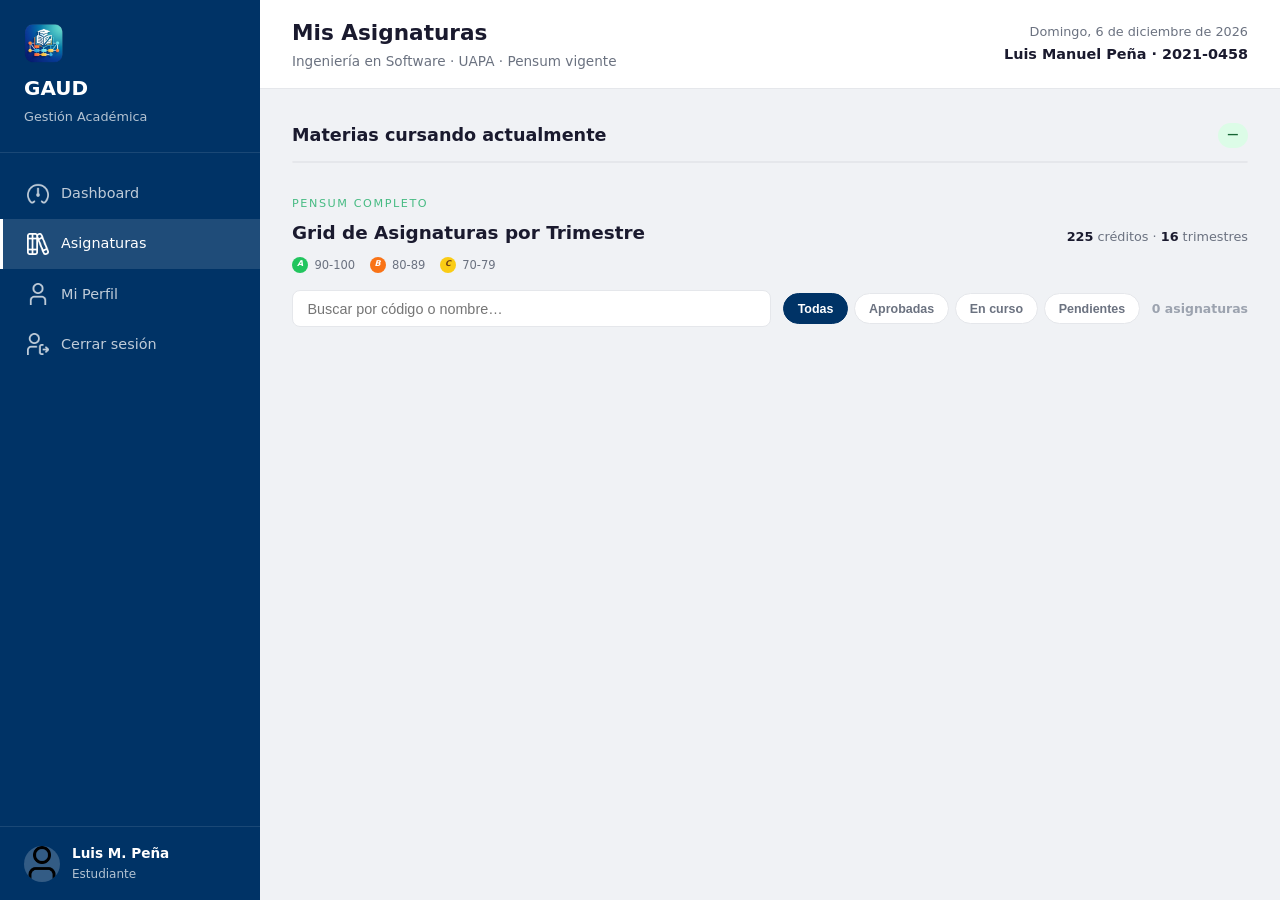
==== commit 035e735e: "Actualizacion de HTML y CSS y correcion de errores" ====
--- a/asignaturas.html
+++ b/asignaturas.html
@@ -6,16 +6,16 @@
 <meta content="width=device-width, initial-scale=1.0" name="viewport"/>
 <title>Asignaturas — GAUD</title>
 <link href="icon/icon-web.png" rel="icon" type="image/png"/>
-<link href="css/styles.css" rel="stylesheet"/>
-<script defer="" src="js/datos-seed.js"></script>
-<script defer="" src="js/fechas.js"></script>
-<script defer="" src="js/validaciones.js"></script>
-<script defer="" src="js/header.js"></script>
+<link href="css/styles.css?v=6" rel="stylesheet"/>
+<script defer="" src="js/api.js"></script>
+<script defer="" src="js/usuarios.js"></script>
+<script defer="" src="js/guardas.js"></script>
+<script defer="" src="js/fechas.js?v=1"></script>
+<script defer="" src="js/header.js?v=3"></script>
 <script defer="" src="js/logo.js"></script>
-<script defer="" src="js/asignaturas.js"></script>
-<script defer="" src="js/terminos.js"></script>
+<script defer="" src="js/asignaturas.js?v=4"></script>
 </head>
-<body>
+<body data-pagina="asignaturas">
 <div class="app-layout">
 <!-- Sidebar -->
 <aside class="sidebar">
@@ -36,7 +36,7 @@
 <a href="perfil.html">
 <span class="nav-icon"><img alt="" src="icon/user.png"/></span> Mi Perfil
         </a>
-<a href="index.html">
+<a href="#" data-logout>
 <span class="nav-icon"><img alt="" src="icon/user-logout.png"/></span> Cerrar sesión
         </a>
 </nav>
@@ -60,7 +60,7 @@
 <p>Ingeniería en Software · UAPA · Pensum vigente</p>
 </div>
 <div class="topbar-actions">
-<a class="btn btn-outline" href="dashboard-tommisan.html">Volver</a>
+<span class="badge badge-info" id="topbar-periodo">—</span>
 </div>
 </header>
 <div class="page-content">
@@ -68,7 +68,7 @@
 <div class="current-section">
 <div class="section-title">
 <span>Materias cursando actualmente</span>
-<span class="period-badge">7mo Trimestre · Ago - Oct 2026</span>
+<span class="period-badge" id="asignaturas-periodo">—</span>
 </div>
 <div class="current-list"></div>
 </div>
@@ -82,11 +82,11 @@
 <div><strong>225</strong> créditos · <strong>16</strong> trimestres</div>
 </div>
 </div>
-<div class="legend">
-<span><i class="dot dot-approved"></i> Aprobada</span>
-<span><i class="dot dot-current"></i> En curso</span>
-<span><i class="dot dot-pending"></i> Pendiente</span>
-</div>
+          <div class="legend legend-calif">
+            <span class="legend-calif-item"><i class="bub-mini bub-mini-A">A</i> 90-100</span>
+            <span class="legend-calif-item"><i class="bub-mini bub-mini-B">B</i> 80-89</span>
+            <span class="legend-calif-item"><i class="bub-mini bub-mini-C">C</i> 70-79</span>
+          </div>
 <div class="pensum-tools">
 <div class="pensum-search">
 <input aria-label="Buscar asignatura" placeholder="Buscar por código o nombre…" type="text"/>
@@ -97,7 +97,7 @@
 <button data-estado="en-curso" type="button">En curso</button>
 <button data-estado="pendiente" type="button">Pendientes</button>
 </div>
-<span class="pensum-count">62 asignaturas</span>
+<span class="pensum-count" id="asignaturas-count">0 asignaturas</span>
 </div>
 <div class="pensum-scroll">
 <div class="pensum-grid"></div>
@@ -105,19 +105,5 @@
 </div>
 </main>
 </div>
-<div class="overlay" hidden="" id="terminos-overlay">
-<section aria-describedby="terminos-descripcion" aria-labelledby="terminos-titulo" aria-modal="true" class="modal" role="dialog">
-<div class="contenidoT">
-<h2 id="terminos-titulo">Términos y condiciones</h2>
-<p id="terminos-descripcion">
-          Para continuar en GAUD debes aceptar los términos y condiciones de uso.
-        </p>
-<div class="button-container">
-<button class="btn btn-outline" id="rechazar-terminos" type="button">Rechazar</button>
-<button class="btn btn-primary" id="aceptar-terminos" type="button">Aceptar</button>
-</div>
-</div>
-</section>
-</div>
 </body>
 </html>
--- a/css/styles.css
+++ b/css/styles.css
@@ -301,6 +301,7 @@
   width: 40px;
   height: 40px;
   margin-bottom: 0.5rem;
+  display: block;
 }
 
 .sidebar-header .logo-img img {
@@ -387,6 +388,29 @@
   display: flex;
   align-items: center;
   gap: 1rem;
+}
+
+.header-info {
+  display: flex;
+  flex-direction: column;
+  align-items: flex-end;
+  text-align: right;
+}
+
+.header-info-fecha {
+  font-size: 0.8rem;
+  color: var(--text-secondary);
+}
+
+.header-info-usuario {
+  font-size: 0.9rem;
+  font-weight: 600;
+  color: var(--text);
+}
+
+.logo-img {
+  transition: transform 0.2s ease;
+  cursor: pointer;
 }
 
 .page-content {
@@ -444,6 +468,45 @@
   margin-top: 0.25rem;
 }
 
+.stat-card .stat-breakdown {
+  margin-top: 0.85rem;
+  padding-top: 0.75rem;
+  border-top: 1px solid var(--border);
+  display: flex;
+  flex-direction: column;
+  gap: 0.4rem;
+}
+
+.stat-card .stat-breakdown-row {
+  display: flex;
+  justify-content: space-between;
+  align-items: center;
+  font-size: 0.8rem;
+  color: var(--text-secondary);
+}
+
+.stat-card .stat-breakdown-row .stat-breakdown-value {
+  font-weight: 600;
+  color: var(--text);
+}
+
+.dist-bar {
+  display: flex;
+  height: 8px;
+  border-radius: 999px;
+  overflow: hidden;
+  background: var(--border);
+  margin-top: 0.25rem;
+}
+
+.dist-bar .dist-seg {
+  height: 100%;
+}
+
+.dist-bar .dist-seg.A { background: #22c55e; }
+.dist-bar .dist-seg.B { background: #f97316; }
+.dist-bar .dist-seg.C { background: #facc15; }
+
 .dashboard-grid {
   display: grid;
   grid-template-columns: 2fr 1fr;
@@ -623,15 +686,46 @@
 }
 
 .dot {
-  width: 9px;
-  height: 9px;
-  border-radius: 2px;
+  width: 14px;
+  height: 10px;
+  border-radius: 3px;
   display: inline-block;
 }
 
-.dot-approved { background: var(--success); }
-.dot-current { background: var(--secondary); box-shadow: 0 0 6px var(--secondary); }
-.dot-pending { background: var(--border); border: 1px solid var(--border); }
+.dot-approved { background: #e9f8f1; border: 1px solid rgba(16, 185, 129, 0.5); }
+.dot-current { background: #e8f1fb; border: 1px solid rgba(0, 102, 204, 0.5); }
+.dot-pending { background: #fff; border: 1px solid var(--border); }
+
+.legend-calif {
+  margin-top: -0.5rem;
+  margin-bottom: 1rem;
+  gap: 0.9rem;
+}
+
+.legend-calif-item {
+  display: flex;
+  align-items: center;
+  gap: 0.3rem;
+  font-size: 0.72rem;
+  color: var(--text-secondary);
+}
+
+.bub-mini {
+  width: 16px;
+  height: 16px;
+  border-radius: 50%;
+  display: inline-flex;
+  align-items: center;
+  justify-content: center;
+  font-size: 0.5rem;
+  font-weight: 700;
+  color: #fff;
+  flex: none;
+}
+
+.bub-mini-A { background: #22c55e; }
+.bub-mini-B { background: #f97316; }
+.bub-mini-C { background: #facc15; color: #713f12; }
 
 .pensum-scroll {
   width: 100%;
@@ -639,14 +733,16 @@
 
 .pensum-grid {
   display: grid;
-  grid-template-columns: repeat(auto-fill, minmax(220px, 1fr));
+  grid-template-columns: repeat(auto-fill, minmax(300px, 1fr));
   gap: 0.75rem;
 }
 
 .term {
   background: var(--bg-card);
-  display: flex;
-  flex-direction: column;
+  display: table;
+  width: 100%;
+  border-collapse: separate;
+  border-spacing: 0;
   border: 1px solid var(--border);
   border-radius: var(--radius);
   overflow: hidden;
@@ -662,41 +758,78 @@
   box-shadow: 0 0 0 1px var(--secondary);
 }
 
-.term-current .term-head {
+.term-current .term-head th {
   background: #f0fdf4;
 }
 
 .term-num {
-  font-size: 0.65rem;
-  letter-spacing: 0.1em;
-  color: var(--text-muted);
+  font-size: 0.8rem;
+  letter-spacing: 0.08em;
+  color: var(--text);
+  font-weight: 700;
   text-transform: uppercase;
 }
 
 .term-current .term-num {
   color: var(--secondary);
-  font-weight: 700;
+}
+
+.term-progress {
+  font-size: 0.7rem;
+  font-weight: 600;
+  color: var(--text-secondary);
+  margin-left: 0.4rem;
+  white-space: nowrap;
 }
 
 .term-credits {
-  font-size: 0.65rem;
+  font-size: 0.75rem;
+  color: var(--text-secondary);
+  font-weight: 600;
+  text-align: right;
+}
+
+.term-chevron {
+  display: inline-block;
+  margin-left: 0.4rem;
+  font-size: 0.7rem;
   color: var(--text-muted);
-  margin-top: 0.15rem;
+  transition: transform 0.25s ease;
+}
+
+.term-collapsed .term-chevron {
+  transform: rotate(-90deg);
+}
+
+.term-collapsed tbody {
+  display: none;
+}
+
+.term-head:hover th {
+  background: #eef2f7;
 }
 
 .course {
+  cursor: pointer;
+  transition: var(--transition);
+}
+
+.course td {
   padding: 0.6rem 0.7rem;
   border-bottom: 1px solid var(--border);
-  position: relative;
-  transition: var(--transition);
-}
-
-.course:last-child {
+  vertical-align: middle;
+}
+
+.course:last-child td {
   border-bottom: none;
 }
 
 .course:hover {
   background: var(--bg);
+}
+
+.course-main {
+  width: 100%;
 }
 
 .course-name {
@@ -712,41 +845,212 @@
   letter-spacing: 0.03em;
 }
 
-.course-foot {
-  display: flex;
-  justify-content: space-between;
-  align-items: center;
-  margin-top: 0.3rem;
-}
-
-.credits {
+.course-credits {
+  width: 44px;
   font-size: 0.6rem;
   color: var(--text-muted);
   font-weight: 600;
-}
-
-.status-bar {
-  width: 18px;
-  height: 3px;
-  border-radius: 2px;
-}
-
-.status-approved .status-bar { background: var(--success); }
-.status-current .status-bar { background: var(--secondary); box-shadow: 0 0 5px var(--secondary); }
-.status-pending .status-bar { background: var(--border); }
+  text-align: right;
+  white-space: nowrap;
+}
+
+.course-estado {
+  width: 84px;
+}
+
+.course-calif {
+  width: 110px;
+}
+
+.estado-chip {
+  display: inline-flex;
+  align-items: center;
+  gap: 0.3rem;
+  padding: 0.26rem 0.5rem;
+  border: 1.5px solid var(--border);
+  border-radius: 20px;
+  background: var(--bg-card);
+  font-size: 0.62rem;
+  font-weight: 600;
+  color: var(--text-secondary);
+  cursor: pointer;
+  white-space: nowrap;
+  transition: var(--transition);
+}
+
+.estado-chip:hover {
+  border-color: var(--text-muted);
+  color: var(--text);
+}
+
+.estado-chip:focus-visible {
+  outline: none;
+  box-shadow: 0 0 0 3px rgba(71, 187, 131, 0.2);
+}
+
+.estado-chip.st-current {
+  border-color: rgba(0, 102, 204, 0.35);
+  background: #f5f9ff;
+  color: #1e40af;
+}
+
+.estado-chip.st-approved {
+  border-color: rgba(16, 185, 129, 0.4);
+  background: #f0fdf7;
+  color: #166534;
+}
+
+.estado-dot {
+  width: 8px;
+  height: 8px;
+  border-radius: 50%;
+  display: inline-block;
+  flex: none;
+  background: var(--text-muted);
+}
+
+.estado-dot.st-approved { background: var(--success); }
+.estado-dot.st-current { background: var(--accent); }
+.estado-dot.st-pending { background: var(--text-muted); }
+
+.estado-caret {
+  font-size: 0.55rem;
+  color: var(--text-muted);
+}
+
+.estado-menu {
+  position: fixed;
+  z-index: 1000;
+  min-width: 158px;
+  background: var(--bg-card);
+  border: 1px solid var(--border);
+  border-radius: var(--radius-sm);
+  box-shadow: var(--shadow-lg);
+  padding: 0.3rem;
+  display: flex;
+  flex-direction: column;
+  gap: 0.15rem;
+  animation: estado-menu-in 0.15s ease;
+}
+
+.estado-menu[hidden] {
+  display: none;
+}
+
+@keyframes estado-menu-in {
+  from { opacity: 0; transform: translateY(-4px); }
+  to { opacity: 1; transform: translateY(0); }
+}
+
+.estado-opt {
+  display: flex;
+  align-items: center;
+  gap: 0.5rem;
+  width: 100%;
+  padding: 0.45rem 0.6rem;
+  border: none;
+  background: none;
+  border-radius: 6px;
+  font-size: 0.76rem;
+  font-weight: 500;
+  color: var(--text);
+  text-align: left;
+  cursor: pointer;
+}
+
+.estado-opt:hover {
+  background: var(--bg);
+}
+
+.estado-opt .estado-dot {
+  width: 9px;
+  height: 9px;
+}
+
+.estado-opt-label {
+  flex: 1;
+}
+
+.estado-check {
+  font-size: 0.7rem;
+  color: var(--success);
+  visibility: hidden;
+}
+
+.estado-opt.activo {
+  background: var(--bg);
+  font-weight: 600;
+}
+
+.estado-opt.activo .estado-check {
+  visibility: visible;
+}
+
+.calif-row {
+  display: flex;
+  gap: 0.3rem;
+  justify-content: flex-end;
+}
+
+.bub {
+  width: 19px;
+  height: 19px;
+  padding: 0;
+  border-radius: 50%;
+  display: inline-flex;
+  align-items: center;
+  justify-content: center;
+  font-size: 0.6rem;
+  font-weight: 700;
+  line-height: 1;
+  background: var(--bg-card);
+  border: 1.5px solid var(--border);
+  cursor: pointer;
+  transition: var(--transition);
+}
+
+.bub:hover {
+  transform: scale(1.15);
+}
+
+.bub:focus-visible {
+  outline: none;
+  box-shadow: 0 0 0 3px rgba(71, 187, 131, 0.2);
+}
+
+.bub-A { border-color: #22c55e; color: #16a34a; }
+.bub-B { border-color: #f97316; color: #ea580c; }
+.bub-C { border-color: #facc15; color: #ca8a04; }
+
+.bub-A.activo { background: #22c55e; border-color: #22c55e; color: #fff; box-shadow: 0 0 0 3px rgba(34, 197, 94, 0.18); }
+.bub-B.activo { background: #f97316; border-color: #f97316; color: #fff; box-shadow: 0 0 0 3px rgba(249, 115, 22, 0.18); }
+.bub-C.activo { background: #facc15; border-color: #facc15; color: #713f12; box-shadow: 0 0 0 3px rgba(250, 204, 21, 0.22); }
+
+.calif-vacio {
+  display: block;
+  text-align: right;
+  font-size: 0.7rem;
+  color: var(--text-muted);
+}
+
+.status-approved {
+  background: transparent;
+}
 
 .status-current {
-  background: #f0fdf4;
-}
-
-.status-current::before {
-  content: '';
-  position: absolute;
-  left: 0;
-  top: 0;
-  bottom: 0;
-  width: 3px;
-  background: var(--secondary);
+  background: #e8f1fb;
+}
+
+.course.calif-A .course-main {
+  box-shadow: inset 3px 0 0 #22c55e;
+}
+
+.course.calif-B .course-main {
+  box-shadow: inset 3px 0 0 #f97316;
+}
+
+.course.calif-C .course-main {
+  box-shadow: inset 3px 0 0 #facc15;
 }
 
 /* ===== PROFILE PAGE ===== */
@@ -877,6 +1181,34 @@
   color: var(--text-secondary);
 }
 
+/* Perfil: espaciado, alineación y hints */
+.profile-layout > .card {
+  margin-bottom: 1.5rem;
+}
+
+#form-password .form-row {
+  margin-bottom: 1.25rem;
+}
+
+#form-password .form-group input {
+  padding: 0.55rem 0.75rem;
+  font-size: 0.9rem;
+  font-weight: 600;
+}
+
+.form-hint {
+  font-size: 0.78rem;
+  color: var(--text-secondary);
+}
+
+.form-hint--top {
+  margin-bottom: 1rem;
+}
+
+.form-hint--field {
+  margin-top: 0.35rem;
+}
+
 /* ===== RESPONSIVE ===== */
 @media (max-width: 1024px) {
   .dashboard-grid {
@@ -898,7 +1230,7 @@
     grid-template-columns: 1fr 1fr;
   }
   .pensum-grid {
-    grid-template-columns: repeat(auto-fill, minmax(180px, 1fr));
+    grid-template-columns: repeat(auto-fill, minmax(220px, 1fr));
   }
   .current-item {
     grid-template-columns: 80px 1fr 60px;
@@ -912,7 +1244,7 @@
   .pensum-meta {
     text-align: left;
   }
-  .profile-grid {
+.profile-grid {
     grid-template-columns: 1fr;
   }
   .profile-header-card {
@@ -946,3 +1278,655 @@
     text-align: left;
   }
 }
+
+/* ===== VALIDACIONES (Fase 2 - JS) — agregar al final de styles.css ===== */
+
+.input-error {
+  border-color: var(--danger) !important;
+  box-shadow: 0 0 0 3px rgba(239, 68, 68, 0.1) !important;
+}
+
+.error-message {
+  display: block;
+  color: var(--danger);
+  font-size: 0.78rem;
+  margin-top: 0.3rem;
+  min-height: 1rem;
+}
+
+.success-message {
+  background: #dcfce7;
+  color: #166534;
+  border: 1px solid #bbf7d0;
+  border-radius: var(--radius-sm);
+  padding: 0.75rem 1rem;
+  font-size: 0.85rem;
+  font-weight: 600;
+  text-align: center;
+  margin-bottom: 1.25rem;
+}
+
+/* ===== MODAL TERMINOS Y CONDICIONES (agregado por Yudelka, fusionado aqui) ===== */
+.modal {
+  width: min(90%, 480px);
+  color: var(--text);
+}
+
+/* Términos y condiciones */
+.overlay {
+  position: fixed;
+  inset: 0;
+  z-index: 10000;
+  display: flex;
+  align-items: center;
+  justify-content: center;
+  padding: 1rem;
+  background: rgba(0, 20, 40, 0.72);
+  backdrop-filter: blur(3px);
+}
+
+.overlay[hidden] {
+  display: none;
+}
+
+body.terminos-abiertos {
+  overflow: hidden;
+}
+
+.contenidoT {
+  display: flex;
+  flex-direction: column;
+  gap: 1rem;
+  width: 100%;
+  padding: 2rem;
+  border-radius: var(--radius);
+  background: var(--bg-card);
+  box-shadow: var(--shadow-lg);
+  text-align: left;
+}
+
+.contenidoT h2 {
+  color: var(--primary);
+  font-size: 1.35rem;
+}
+
+.contenidoT p {
+  color: var(--text-secondary);
+}
+
+.button-container {
+  display: flex;
+  justify-content: flex-end;
+  gap: 0.75rem;
+  margin-top: 0.5rem;
+}
+
+.button-container .btn-primary {
+  width: auto;
+}
+
+/* ===== FASE 2 (JS): dropdown, pensum tools, oculto, logo animado, validaciones ===== */
+.sidebar-footer .user-mini {
+  position: relative;
+  cursor: pointer;
+}
+
+.sidebar-footer .user-avatar {
+  cursor: pointer;
+}
+
+.sidebar-footer .user-chevron {
+  font-size: 0.7rem;
+  opacity: 0.7;
+  transition: var(--transition);
+}
+
+.sidebar-footer .user-mini.menu-abierto .user-chevron {
+  transform: rotate(180deg);
+}
+
+.dropdown {
+  position: absolute;
+  bottom: calc(100% + 8px);
+  left: 0;
+  min-width: 230px;
+  background: var(--bg-card);
+  border: 1px solid var(--border);
+  border-radius: var(--radius-sm);
+  box-shadow: var(--shadow-lg);
+  padding: 0.4rem 0;
+  display: none;
+  z-index: 200;
+}
+
+.dropdown.abierto {
+  display: block;
+}
+
+.dropdown-header {
+  display: flex;
+  align-items: center;
+  gap: 0.65rem;
+  padding: 0.7rem 1rem 0.75rem;
+  margin-bottom: 0.35rem;
+  border-bottom: 1px solid var(--border);
+}
+
+.dropdown-avatar {
+  width: 34px;
+  height: 34px;
+  border-radius: 50%;
+  background: var(--primary);
+  color: #fff;
+  display: flex;
+  align-items: center;
+  justify-content: center;
+  font-weight: 700;
+  font-size: 0.8rem;
+  flex-shrink: 0;
+}
+
+.dropdown-user {
+  min-width: 0;
+}
+
+.dropdown-name {
+  font-size: 0.85rem;
+  font-weight: 600;
+  color: var(--text);
+  white-space: nowrap;
+  overflow: hidden;
+  text-overflow: ellipsis;
+}
+
+.dropdown-email {
+  font-size: 0.75rem;
+  color: var(--text-secondary);
+  white-space: nowrap;
+  overflow: hidden;
+  text-overflow: ellipsis;
+}
+
+.dropdown-item {
+  display: flex;
+  align-items: center;
+  gap: 0.6rem;
+  padding: 0.55rem 1rem;
+  font-size: 0.85rem;
+  color: var(--text);
+  transition: var(--transition);
+}
+
+.dropdown-item img {
+  width: 18px;
+  height: 18px;
+  object-fit: contain;
+  flex-shrink: 0;
+}
+
+.dropdown-item:hover {
+  background: var(--bg);
+  color: var(--primary);
+}
+
+.dropdown-item.activo {
+  background: rgba(0, 51, 102, 0.08);
+  color: var(--primary);
+  font-weight: 600;
+}
+
+.dropdown-sep {
+  height: 1px;
+  background: var(--border);
+  margin: 0.35rem 0;
+}
+
+.dropdown-danger {
+  color: var(--danger);
+}
+
+.dropdown-danger:hover {
+  background: rgba(239, 68, 68, 0.08);
+  color: var(--danger);
+}
+
+.pensum-tools {
+  display: flex;
+  flex-wrap: wrap;
+  align-items: center;
+  gap: 0.75rem;
+  margin-bottom: 1rem;
+}
+
+.pensum-search {
+  flex: 1;
+  min-width: 220px;
+}
+
+.pensum-search input {
+  width: 100%;
+  padding: 0.6rem 0.9rem;
+  border: 1.5px solid var(--border);
+  border-radius: var(--radius-sm);
+  font-size: 0.9rem;
+  background: var(--bg-card);
+  transition: var(--transition);
+}
+
+.pensum-search input:focus {
+  outline: none;
+  border-color: var(--secondary);
+  box-shadow: 0 0 0 3px rgba(71, 187, 131, 0.15);
+}
+
+.pensum-filters {
+  display: flex;
+  flex-wrap: wrap;
+  gap: 0.4rem;
+}
+
+.pensum-filters button {
+  padding: 0.45rem 0.85rem;
+  border: 1.5px solid var(--border);
+  border-radius: 99px;
+  background: var(--bg-card);
+  color: var(--text-secondary);
+  font-size: 0.78rem;
+  font-weight: 600;
+  cursor: pointer;
+  transition: var(--transition);
+}
+
+.pensum-filters button:hover {
+  border-color: var(--secondary);
+  color: var(--secondary);
+}
+
+.pensum-filters button.activo {
+  background: var(--primary);
+  border-color: var(--primary);
+  color: #fff;
+}
+
+.pensum-count {
+  font-size: 0.78rem;
+  color: var(--text-muted);
+  font-weight: 600;
+  white-space: nowrap;
+}
+
+.term-head th {
+  padding: 0.6rem 0.7rem;
+  border-bottom: 2px solid var(--border);
+  background: #f8fafc;
+  font-weight: 400;
+  text-align: left;
+  vertical-align: middle;
+  cursor: pointer;
+}
+
+.term.oculto,
+.course.oculto {
+  display: none;
+}
+
+@keyframes logo-pulse {
+  0% {
+    transform: scale(1) rotate(0deg);
+  }
+  50% {
+    transform: scale(1.12) rotate(-6deg);
+  }
+  100% {
+    transform: scale(1) rotate(0deg);
+  }
+}
+
+.logo-animado {
+  animation: logo-pulse 0.5s ease;
+}
+
+.campo-invalido {
+  border-color: var(--danger) !important;
+  box-shadow: 0 0 0 3px rgba(239, 68, 68, 0.1) !important;
+}
+
+.campo-error {
+  display: block;
+  color: var(--danger);
+  font-size: 0.78rem;
+  font-weight: 500;
+  margin-top: 0.3rem;
+}
+
+.form-alert {
+  background: #fee2e2;
+  color: #991b1b;
+  border: 1px solid #fecaca;
+  border-radius: var(--radius-sm);
+  padding: 0.75rem 1rem;
+  font-size: 0.85rem;
+  font-weight: 600;
+  margin-bottom: 1.25rem;
+}
+
+.perfil-alerta {
+  margin-bottom: 1.5rem;
+}
+
+.perfil-alerta:empty {
+  display: none;
+  margin-bottom: 0;
+}
+
+.profile-avatar {
+  display: flex;
+  align-items: center;
+  justify-content: center;
+  font-size: 1.8rem;
+  font-weight: 700;
+  color: var(--primary);
+}
+
+.btn-danger {
+  background: var(--danger);
+  color: white;
+}
+
+.btn-danger:hover {
+  background: #dc2626;
+}
+
+.danger-zone {
+  border-color: #fecaca;
+}
+
+.danger-zone .card-header {
+  border-bottom-color: #fecaca;
+}
+
+.danger-zone .card-body p {
+  color: var(--text-secondary);
+  font-size: 0.9rem;
+  margin-bottom: 1rem;
+}
+
+.auth-banner {
+  display: none;
+  margin-bottom: 1.25rem;
+  padding: 0.75rem 1rem;
+  border-radius: var(--radius-sm);
+  font-size: 0.85rem;
+  font-weight: 600;
+  text-align: center;
+}
+
+.auth-banner.visible {
+  display: block;
+}
+
+.auth-banner-success {
+  background: #dcfce7;
+  color: #166534;
+  border: 1px solid #bbf7d0;
+}
+
+.auth-banner-danger {
+  background: #fee2e2;
+  color: #991b1b;
+  border: 1px solid #fecaca;
+}
+
+/* ===== PERFIL: edición por campo (FASE 2) ===== */
+.campo {
+  padding: 0.85rem 0;
+  border-bottom: 1px solid var(--border);
+}
+
+.card-body > .campo:first-child {
+  padding-top: 0;
+}
+
+.card-body > .campo:last-child {
+  border-bottom: none;
+  padding-bottom: 0;
+}
+
+.campo-top {
+  display: flex;
+  align-items: center;
+  justify-content: space-between;
+  gap: 0.75rem;
+  margin-bottom: 0.4rem;
+}
+
+.campo-label {
+  font-size: 0.78rem;
+  font-weight: 600;
+  text-transform: uppercase;
+  letter-spacing: 0.05em;
+  color: var(--text-secondary);
+}
+
+.campo-btn {
+  width: 32px;
+  height: 32px;
+  display: inline-flex;
+  align-items: center;
+  justify-content: center;
+  border: 1px solid transparent;
+  border-radius: var(--radius-sm);
+  background: transparent;
+  cursor: pointer;
+  transition: var(--transition);
+  flex-shrink: 0;
+}
+
+.campo-btn img {
+  width: 16px;
+  height: 16px;
+  object-fit: contain;
+}
+
+.campo-btn:hover {
+  background: var(--bg);
+  border-color: var(--border);
+}
+
+.campo-btn:active {
+  transform: scale(0.94);
+}
+
+.campo-btn:focus-visible {
+  outline: 2px solid var(--primary);
+  outline-offset: 1px;
+}
+
+.campo-valor {
+  font-size: 0.95rem;
+  font-weight: 600;
+  color: var(--text);
+  min-height: 1.35rem;
+  word-break: break-word;
+}
+
+.campo-valor[hidden],
+.campo-form[hidden] {
+  display: none;
+}
+
+.campo.editando {
+  background: var(--bg);
+  border-radius: var(--radius-sm);
+  padding-left: 0.75rem;
+  padding-right: 0.75rem;
+}
+
+.campo-input {
+  width: 100%;
+  padding: 0.55rem 0.75rem;
+  border: 1.5px solid var(--border);
+  border-radius: var(--radius-sm);
+  font-size: 0.9rem;
+  font-weight: 600;
+  color: var(--text);
+  background: var(--bg-card);
+  transition: var(--transition);
+}
+
+.campo-input:focus {
+  outline: none;
+  border-color: var(--primary);
+  box-shadow: 0 0 0 3px rgba(0, 51, 102, 0.1);
+}
+
+.campo-input.campo-invalido {
+  border-color: var(--danger);
+}
+
+.campo-error {
+  margin-top: 0.4rem;
+  font-size: 0.8rem;
+  font-weight: 600;
+  color: var(--danger);
+}
+
+.campo-acciones {
+  display: flex;
+  gap: 0.5rem;
+  margin-top: 0.65rem;
+}
+
+.btn-sm {
+  padding: 0.45rem 1rem;
+  font-size: 0.82rem;
+}
+
+/* ===== SIDEBAR RESPONSIVE / FAB USUARIO ===== */
+.user-fab {
+  position: fixed;
+  left: 1rem;
+  bottom: 1rem;
+  z-index: 250;
+  display: none;
+}
+
+.user-fab__boton {
+  width: 56px;
+  height: 56px;
+  border-radius: 50%;
+  background: var(--primary);
+  border: 0;
+  padding: 0;
+  box-shadow: var(--shadow-lg);
+  display: flex;
+  align-items: center;
+  justify-content: center;
+  cursor: pointer;
+}
+
+.user-fab .user-avatar {
+  width: 40px;
+  height: 40px;
+  border-radius: 50%;
+  background: rgba(255, 255, 255, 0.2);
+  color: #fff;
+  display: flex;
+  align-items: center;
+  justify-content: center;
+  font-weight: 700;
+  font-size: 0.9rem;
+  overflow: hidden;
+}
+
+.user-fab .user-avatar img {
+  max-width: 100%;
+  max-height: 100%;
+  object-fit: contain;
+}
+
+.user-fab.menu-abierto .user-fab__boton {
+  box-shadow: 0 0 0 3px rgba(255, 255, 255, 0.2), var(--shadow-lg);
+}
+
+.user-fab .dropdown {
+  bottom: calc(100% + 10px);
+  left: 0;
+  right: auto;
+  min-width: 0;
+  width: 230px;
+  max-width: calc(100vw - 2rem);
+}
+
+.sidebar .dropdown {
+  display: none !important;
+}
+
+.sidebar-footer .user-mini {
+  cursor: default;
+}
+
+.sidebar-footer .user-avatar {
+  cursor: default;
+}
+
+.sidebar-footer .user-chevron {
+  display: none;
+}
+
+@media (max-width: 768px) {
+  .user-fab {
+    display: block;
+  }
+
+  .sidebar {
+    pointer-events: none;
+  }
+}
+
+/* ===== REGISTRO: TERMINOS Y VALIDACION EN VIVO ===== */
+.form-options--terminos {
+  justify-content: flex-start;
+  gap: 0.3rem;
+  flex-wrap: wrap;
+}
+
+.terminos-enlace {
+  color: var(--primary);
+  font-weight: 600;
+}
+
+.terminos-enlace:hover {
+  text-decoration: underline;
+}
+
+#terminos-overlay .contenidoT {
+  width: min(92vw, 760px);
+  max-height: min(85vh, 760px);
+  overflow-y: auto;
+}
+
+.terminos-texto {
+  display: grid;
+  gap: 0.9rem;
+  color: var(--text-secondary);
+  font-size: 0.9rem;
+  line-height: 1.55;
+}
+
+.terminos-texto p {
+  margin: 0;
+}
+
+.terminos-texto h3 {
+  margin: 0;
+  color: var(--primary);
+  font-size: 0.95rem;
+}
+
+.terminos-texto ul {
+  margin: 0;
+  padding-left: 1.1rem;
+  display: grid;
+  gap: 0.35rem;
+}
